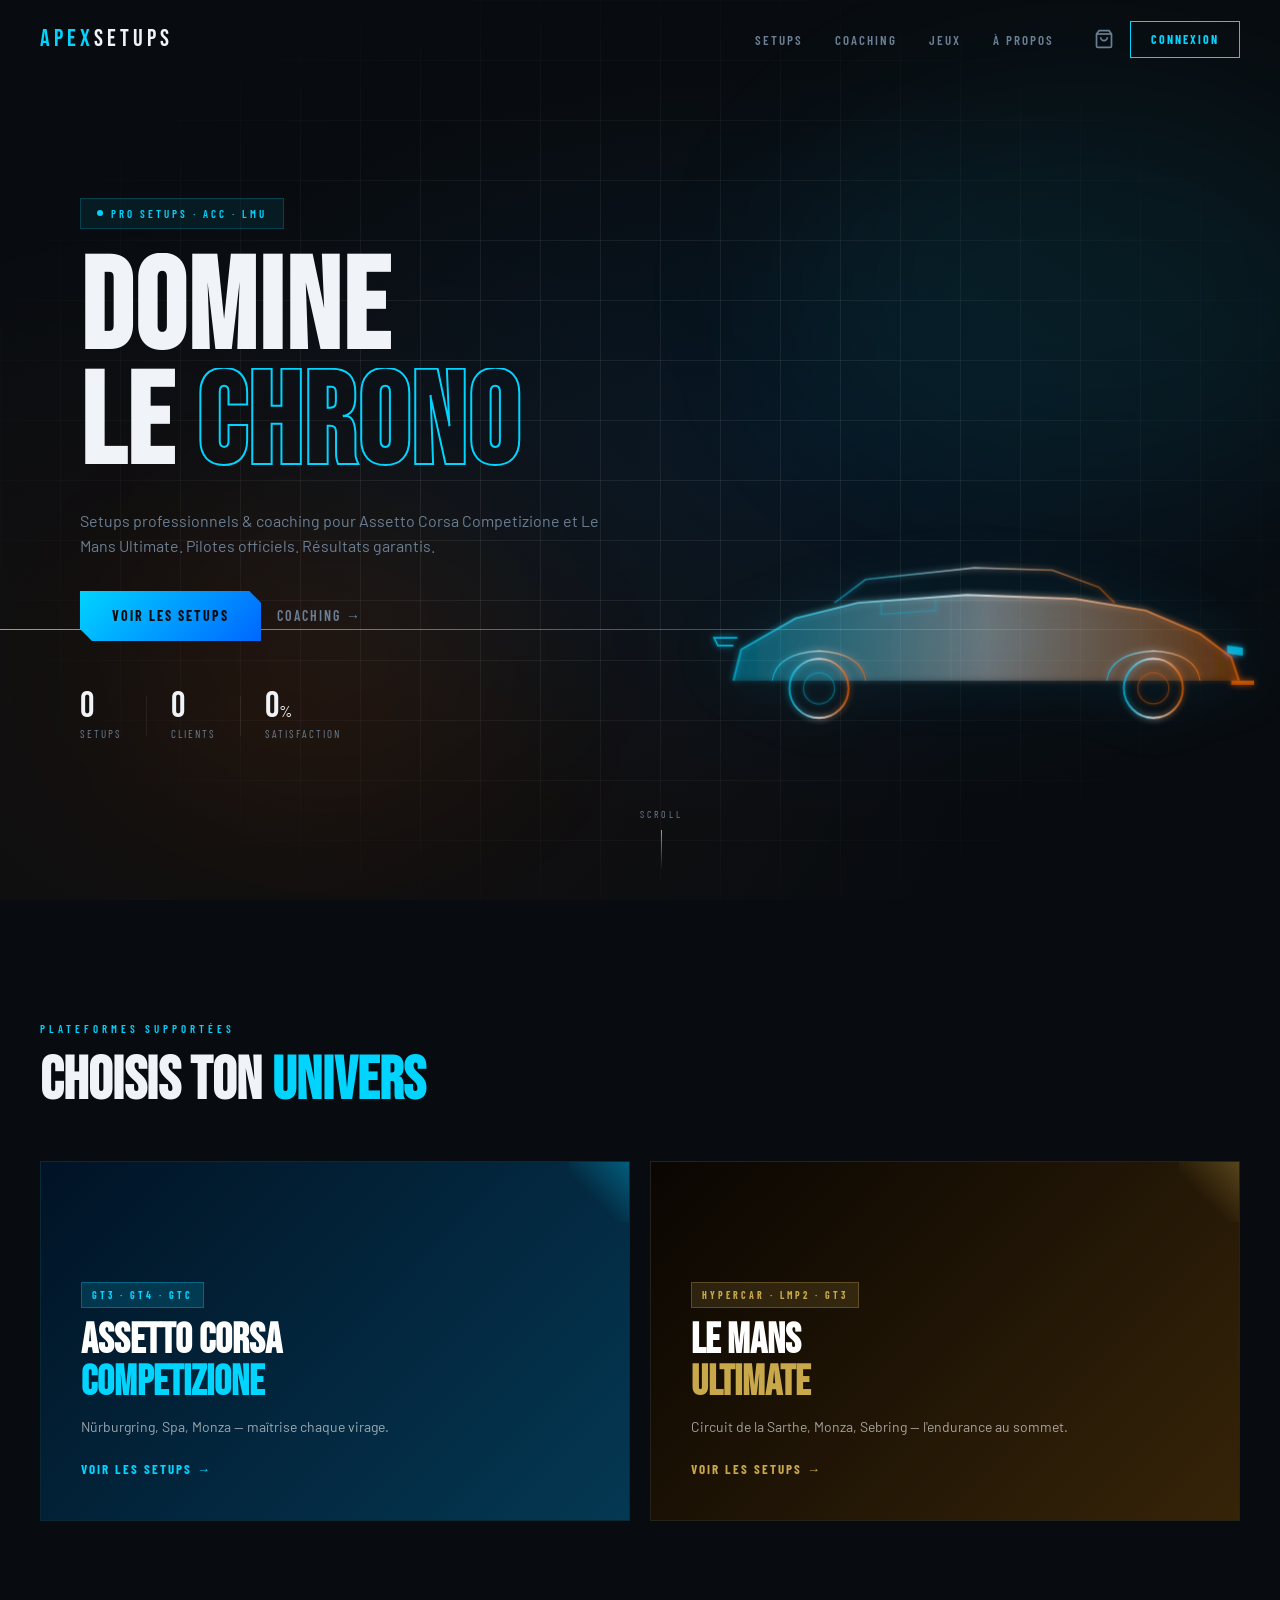
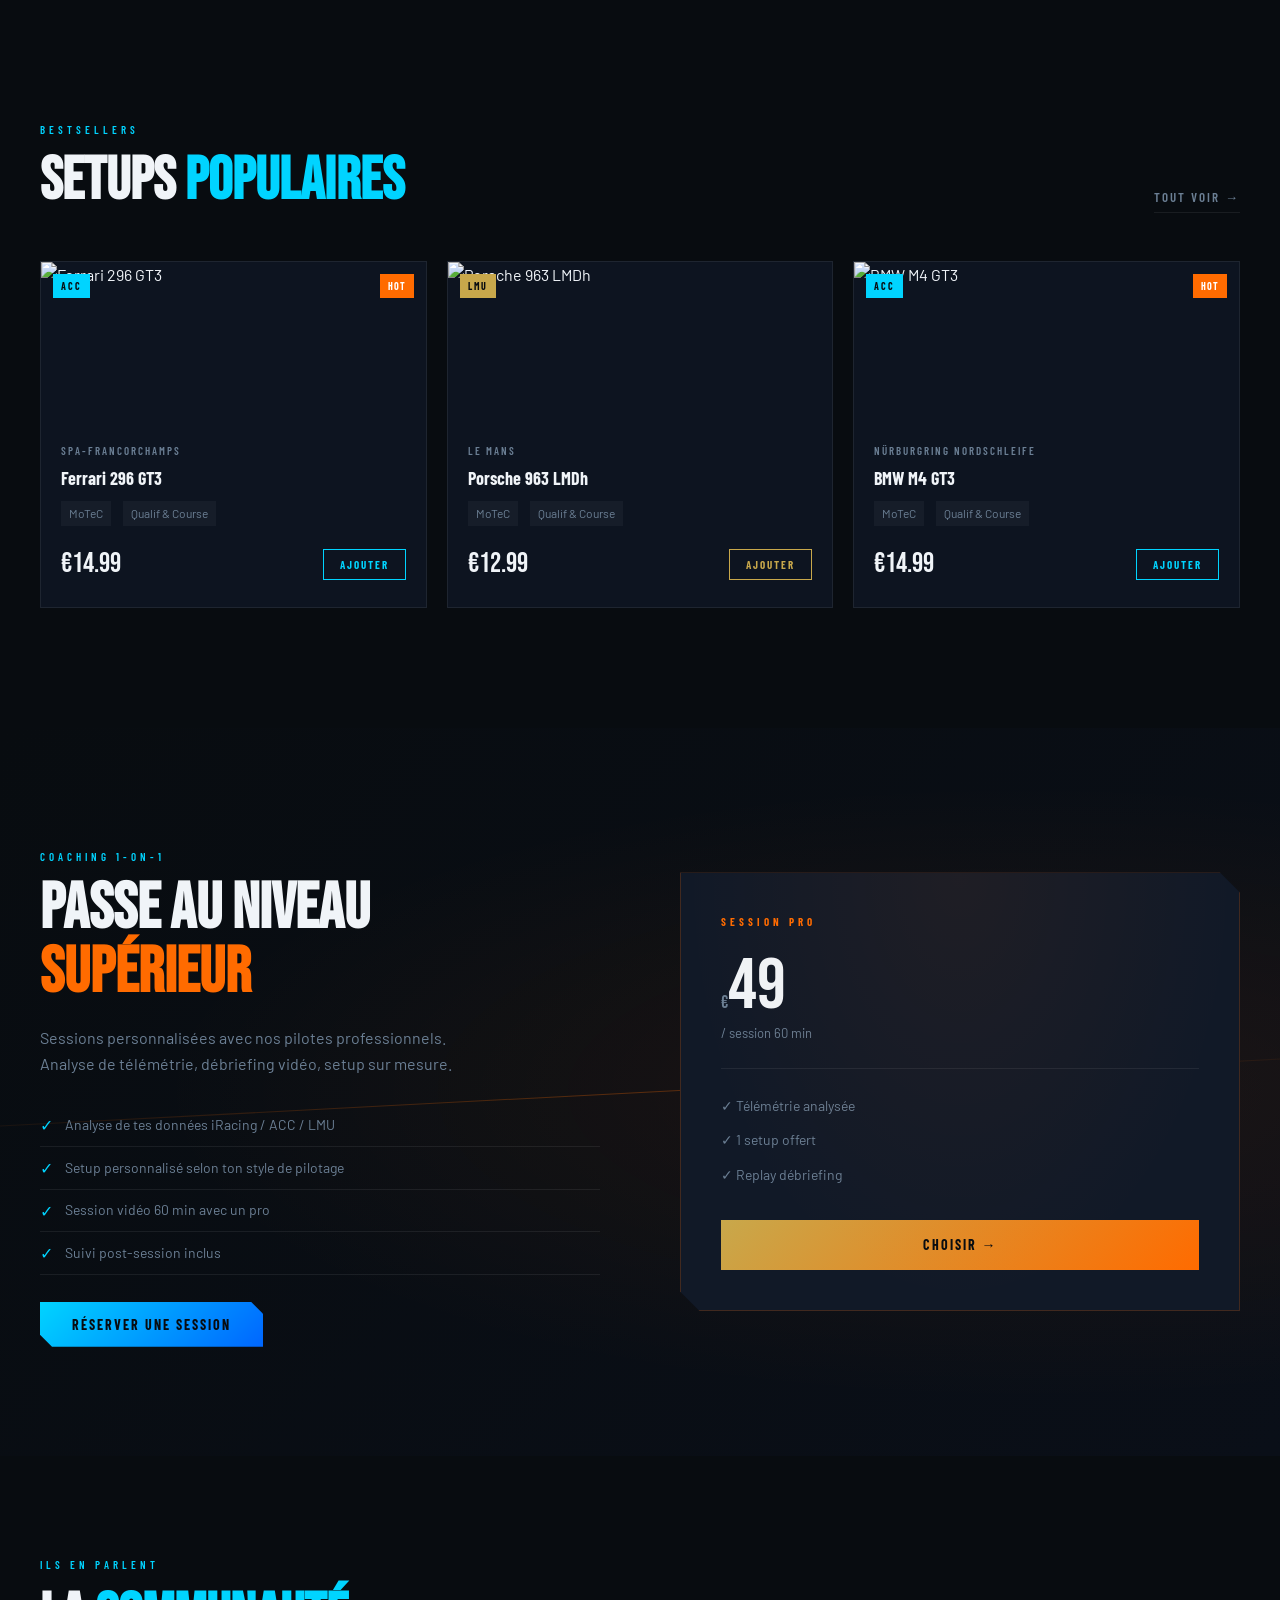
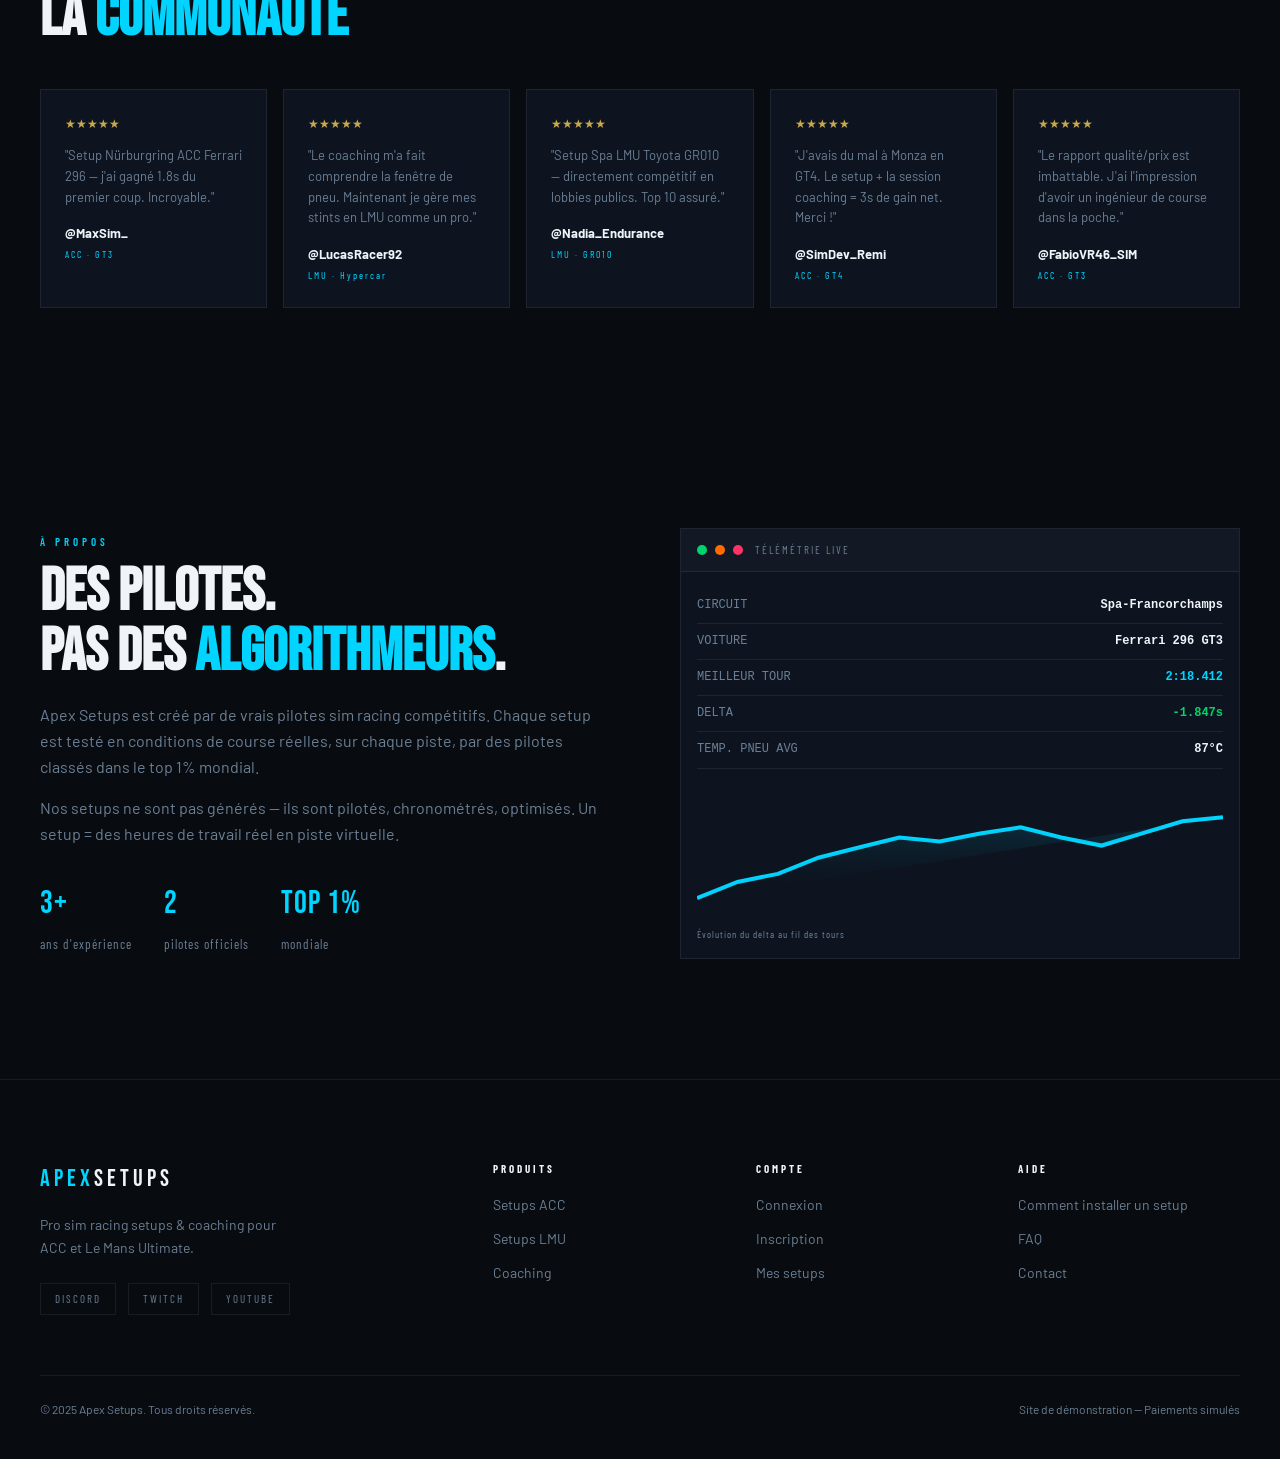
==== index.html @ eda63ba9 "site vitrine complet" ====
<!DOCTYPE html>
<html lang="fr">
<head>
  <meta charset="UTF-8">
  <meta name="viewport" content="width=device-width, initial-scale=1.0">
  <title>APEX SETUPS — Pro Sim Racing</title>
  <link rel="preconnect" href="https://fonts.googleapis.com">
  <link href="https://fonts.googleapis.com/css2?family=Bebas+Neue&family=Barlow:ital,wght@0,300;0,400;0,600;0,700;0,900;1,300&family=Barlow+Condensed:wght@400;600;700;900&display=swap" rel="stylesheet">
  <link rel="stylesheet" href="css/main.css">
</head>
<body>

<!-- LOADER -->
<div id="loader">
  <div class="loader-bar"></div>
  <div class="loader-text">APEX SETUPS<span class="blink">_</span></div>
</div>

<!-- NAV -->
<nav id="navbar">
  <div class="nav-inner">
    <a href="index.html" class="nav-logo">
      <span class="logo-apex">APEX</span><span class="logo-setups">SETUPS</span>
    </a>
    <ul class="nav-links">
      <li><a href="shop.html">SETUPS</a></li>
      <li><a href="coaching.html">COACHING</a></li>
      <li><a href="index.html#games">JEUX</a></li>
      <li><a href="index.html#about">À PROPOS</a></li>
    </ul>
    <div class="nav-actions">
      <a href="cart.html" class="cart-btn"><svg width="20" height="20" viewBox="0 0 24 24" fill="none" stroke="currentColor" stroke-width="2"><path d="M6 2L3 6v14a2 2 0 002 2h14a2 2 0 002-2V6l-3-4z"/><line x1="3" y1="6" x2="21" y2="6"/><path d="M16 10a4 4 0 01-8 0"/></svg><span class="cart-count" id="cartCount">0</span></a>
      <a href="account.html" class="btn-login" id="navLoginBtn">CONNEXION</a>
    </div>
    <button class="nav-burger" id="navBurger">
      <span></span><span></span><span></span>
    </button>
  </div>
  <div class="nav-mobile" id="navMobile">
    <a href="shop.html">SETUPS</a>
    <a href="coaching.html">COACHING</a>
    <a href="index.html#games">JEUX</a>
    <a href="account.html">MON COMPTE</a>
  </div>
</nav>

<!-- HERO -->
<section id="hero">
  <div class="hero-bg">
    <div class="hero-grid"></div>
    <div class="hero-glow glow-1"></div>
    <div class="hero-glow glow-2"></div>
  </div>

  <!-- Animated race line -->
  <div class="race-line"></div>

  <div class="hero-content">
    <div class="hero-badge">
      <span class="badge-dot"></span>
      PRO SETUPS · ACC · LMU
    </div>
    <h1 class="hero-title">
      <span class="line line-1">DOMINE</span>
      <span class="line line-2">LE <em>CHRONO</em></span>
    </h1>
    <p class="hero-sub">Setups professionnels & coaching pour Assetto Corsa Competizione et Le Mans Ultimate. Pilotes officiels. Résultats garantis.</p>
    <div class="hero-cta">
      <a href="shop.html" class="btn-primary">VOIR LES SETUPS</a>
      <a href="coaching.html" class="btn-ghost">COACHING →</a>
    </div>
    <div class="hero-stats">
      <div class="stat"><span class="stat-num" data-target="340">0</span><span class="stat-label">Setups</span></div>
      <div class="stat-sep"></div>
      <div class="stat"><span class="stat-num" data-target="1200">0</span><span class="stat-label">Clients</span></div>
      <div class="stat-sep"></div>
      <div class="stat"><span class="stat-num" data-target="98">0</span>%<span class="stat-label">Satisfaction</span></div>
    </div>
  </div>

  <!-- Car silhouette (SVG) -->
  <div class="hero-car">
    <svg viewBox="0 0 900 300" xmlns="http://www.w3.org/2000/svg" class="car-svg">
      <defs>
        <linearGradient id="carGrad" x1="0%" y1="0%" x2="100%" y2="0%">
          <stop offset="0%" style="stop-color:#00d4ff;stop-opacity:0.8"/>
          <stop offset="50%" style="stop-color:#ffffff;stop-opacity:0.9"/>
          <stop offset="100%" style="stop-color:#ff6b00;stop-opacity:0.8"/>
        </linearGradient>
        <filter id="glow">
          <feGaussianBlur stdDeviation="4" result="coloredBlur"/>
          <feMerge><feMergeNode in="coloredBlur"/><feMergeNode in="SourceGraphic"/></feMerge>
        </filter>
      </defs>
      <!-- GT3 Car silhouette -->
      <g filter="url(#glow)" opacity="0.85">
        <!-- Body -->
        <path d="M120,200 L130,160 L200,120 L280,100 L420,90 L560,95 L650,110 L720,140 L760,170 L770,200 Z" fill="url(#carGrad)" opacity="0.3"/>
        <path d="M120,200 L130,160 L200,120 L280,100 L420,90 L560,95 L650,110 L720,140 L760,170 L770,200" fill="none" stroke="url(#carGrad)" stroke-width="2.5"/>
        <!-- Roof -->
        <path d="M250,100 L290,70 L430,55 L530,58 L590,80 L610,100" fill="none" stroke="url(#carGrad)" stroke-width="2" opacity="0.7"/>
        <!-- Front splitter -->
        <path d="M760,200 L790,200 L790,205 L760,205 Z" fill="#ff6b00" opacity="0.8"/>
        <!-- Rear wing -->
        <path d="M120,155 L100,155 L95,145 L125,145" fill="none" stroke="#00d4ff" stroke-width="2"/>
        <!-- Wheels -->
        <circle cx="230" cy="210" r="38" fill="none" stroke="url(#carGrad)" stroke-width="2.5"/>
        <circle cx="230" cy="210" r="20" fill="none" stroke="#00d4ff" stroke-width="1.5" opacity="0.5"/>
        <circle cx="660" cy="210" r="38" fill="none" stroke="url(#carGrad)" stroke-width="2.5"/>
        <circle cx="660" cy="210" r="20" fill="none" stroke="#ff6b00" stroke-width="1.5" opacity="0.5"/>
        <!-- Wheel arches -->
        <path d="M170,200 Q175,165 230,162 Q285,165 290,200" fill="none" stroke="url(#carGrad)" stroke-width="1.5"/>
        <path d="M600,200 Q605,165 660,162 Q715,165 720,200" fill="none" stroke="url(#carGrad)" stroke-width="1.5"/>
        <!-- Details -->
        <line x1="400" y1="90" x2="400" y2="200" stroke="#ffffff" stroke-width="0.5" opacity="0.2"/>
        <path d="M310,100 L310,115 L380,110 L380,95" fill="none" stroke="#00d4ff" stroke-width="1" opacity="0.6"/>
        <!-- Headlights -->
        <path d="M755,155 L775,158 L775,168 L755,165 Z" fill="#00d4ff" opacity="0.9"/>
        <!-- Ground effect line -->
        <line x1="90" y1="220" x2="800" y2="220" stroke="url(#carGrad)" stroke-width="1" opacity="0.3"/>
      </g>
    </svg>
  </div>

  <div class="scroll-indicator">
    <span>SCROLL</span>
    <div class="scroll-line"></div>
  </div>
</section>

<!-- GAMES SECTION -->
<section id="games" class="section-games">
  <div class="container">
    <div class="section-label">PLATEFORMES SUPPORTÉES</div>
    <h2 class="section-title">Choisis ton <span class="text-accent">univers</span></h2>
    <div class="games-grid">
      <div class="game-card game-acc" data-href="shop.html?game=acc">
        <div class="game-bg"></div>
        <div class="game-content">
          <div class="game-tag">GT3 · GT4 · GTC</div>
          <h3>ASSETTO CORSA<br><strong>COMPETIZIONE</strong></h3>
          <p>Nürburgring, Spa, Monza — maîtrise chaque virage.</p>
          <span class="game-cta">VOIR LES SETUPS →</span>
        </div>
        <div class="game-corner"></div>
      </div>
      <div class="game-card game-lmu" data-href="shop.html?game=lmu">
        <div class="game-bg"></div>
        <div class="game-content">
          <div class="game-tag">HYPERCAR · LMP2 · GT3</div>
          <h3>LE MANS<br><strong>ULTIMATE</strong></h3>
          <p>Circuit de la Sarthe, Monza, Sebring — l'endurance au sommet.</p>
          <span class="game-cta">VOIR LES SETUPS →</span>
        </div>
        <div class="game-corner"></div>
      </div>
    </div>
  </div>
</section>

<!-- FEATURED SETUPS -->
<section id="featured" class="section-featured">
  <div class="container">
    <div class="section-header">
      <div>
        <div class="section-label">BESTSELLERS</div>
        <h2 class="section-title">Setups <span class="text-accent">populaires</span></h2>
      </div>
      <a href="shop.html" class="btn-ghost-sm">TOUT VOIR →</a>
    </div>
    <div class="setups-grid" id="featuredSetups">
      <!-- Injected by JS -->
    </div>
  </div>
</section>

<!-- COACHING BANNER -->
<section id="coaching-banner" class="section-coaching">
  <div class="coaching-bg">
    <div class="coaching-track"></div>
  </div>
  <div class="container">
    <div class="coaching-content">
      <div class="coaching-text">
        <div class="section-label">COACHING 1-ON-1</div>
        <h2>Passe au niveau<br><em>supérieur</em></h2>
        <p>Sessions personnalisées avec nos pilotes professionnels. Analyse de télémétrie, débriefing vidéo, setup sur mesure.</p>
        <ul class="coaching-list">
          <li><span class="check">✓</span> Analyse de tes données iRacing / ACC / LMU</li>
          <li><span class="check">✓</span> Setup personnalisé selon ton style de pilotage</li>
          <li><span class="check">✓</span> Session vidéo 60 min avec un pro</li>
          <li><span class="check">✓</span> Suivi post-session inclus</li>
        </ul>
        <a href="coaching.html" class="btn-primary">RÉSERVER UNE SESSION</a>
      </div>
      <div class="coaching-visual">
        <div class="coaching-card">
          <div class="cc-header">SESSION PRO</div>
          <div class="cc-price">€<span class="cc-big">49</span></div>
          <div class="cc-sub">/ session 60 min</div>
          <div class="cc-divider"></div>
          <div class="cc-feature">✓ Télémétrie analysée</div>
          <div class="cc-feature">✓ 1 setup offert</div>
          <div class="cc-feature">✓ Replay débriefing</div>
          <a href="coaching.html" class="cc-btn">CHOISIR →</a>
        </div>
      </div>
    </div>
  </div>
</section>

<!-- TESTIMONIALS -->
<section class="section-testimonials">
  <div class="container">
    <div class="section-label">ILS EN PARLENT</div>
    <h2 class="section-title">La <span class="text-accent">communauté</span></h2>
    <div class="testimonials-track" id="testimonialsTrack">
      <div class="testimonial-card">
        <div class="tc-stars">★★★★★</div>
        <p>"Setup Nürburgring ACC Ferrari 296 — j'ai gagné 1.8s du premier coup. Incroyable."</p>
        <div class="tc-author"><span class="tc-name">@MaxSim_</span><span class="tc-game">ACC · GT3</span></div>
      </div>
      <div class="testimonial-card">
        <div class="tc-stars">★★★★★</div>
        <p>"Le coaching m'a fait comprendre la fenêtre de pneu. Maintenant je gère mes stints en LMU comme un pro."</p>
        <div class="tc-author"><span class="tc-name">@LucasRacer92</span><span class="tc-game">LMU · Hypercar</span></div>
      </div>
      <div class="testimonial-card">
        <div class="tc-stars">★★★★★</div>
        <p>"Setup Spa LMU Toyota GR010 — directement compétitif en lobbies publics. Top 10 assuré."</p>
        <div class="tc-author"><span class="tc-name">@Nadia_Endurance</span><span class="tc-game">LMU · GR010</span></div>
      </div>
      <div class="testimonial-card">
        <div class="tc-stars">★★★★★</div>
        <p>"J'avais du mal à Monza en GT4. Le setup + la session coaching = 3s de gain net. Merci !"</p>
        <div class="tc-author"><span class="tc-name">@SimDev_Remi</span><span class="tc-game">ACC · GT4</span></div>
      </div>
      <div class="testimonial-card">
        <div class="tc-stars">★★★★★</div>
        <p>"Le rapport qualité/prix est imbattable. J'ai l'impression d'avoir un ingénieur de course dans la poche."</p>
        <div class="tc-author"><span class="tc-name">@FabioVR46_SIM</span><span class="tc-game">ACC · GT3</span></div>
      </div>
    </div>
  </div>
</section>

<!-- ABOUT -->
<section id="about" class="section-about">
  <div class="container">
    <div class="about-grid">
      <div class="about-text">
        <div class="section-label">À PROPOS</div>
        <h2>Des pilotes.<br>Pas des <em>algorithmeurs</em>.</h2>
        <p>Apex Setups est créé par de vrais pilotes sim racing compétitifs. Chaque setup est testé en conditions de course réelles, sur chaque piste, par des pilotes classés dans le top 1% mondial.</p>
        <p>Nos setups ne sont pas générés — ils sont pilotés, chronométrés, optimisés. Un setup = des heures de travail réel en piste virtuelle.</p>
        <div class="about-nums">
          <div class="an"><span>3+</span>ans d'expérience</div>
          <div class="an"><span>2</span>pilotes officiels</div>
          <div class="an"><span>Top 1%</span>mondiale</div>
        </div>
      </div>
      <div class="about-visual">
        <div class="telemetry-widget">
          <div class="tw-header">
            <span class="tw-dot green"></span>
            <span class="tw-dot orange"></span>
            <span class="tw-dot red"></span>
            <span class="tw-title">TÉLÉMÉTRIE LIVE</span>
          </div>
          <div class="tw-data">
            <div class="tw-row"><span>CIRCUIT</span><span class="tw-val">Spa-Francorchamps</span></div>
            <div class="tw-row"><span>VOITURE</span><span class="tw-val">Ferrari 296 GT3</span></div>
            <div class="tw-row"><span>MEILLEUR TOUR</span><span class="tw-val acc-color">2:18.412</span></div>
            <div class="tw-row"><span>DELTA</span><span class="tw-val green-text">-1.847s</span></div>
            <div class="tw-row"><span>TEMP. PNEU AVG</span><span class="tw-val">87°C</span></div>
          </div>
          <div class="tw-graph">
            <svg viewBox="0 0 260 60" xmlns="http://www.w3.org/2000/svg">
              <polyline points="0,50 20,42 40,38 60,30 80,25 100,20 120,22 140,18 160,15 180,20 200,24 220,18 240,12 260,10"
                fill="none" stroke="#00d4ff" stroke-width="2"/>
              <polyline points="0,50 20,42 40,38 60,30 80,25 100,20 120,22 140,18 160,15 180,20 200,24 220,18 240,12 260,10"
                fill="url(#areaFill)" stroke="none" opacity="0.15"/>
              <defs>
                <linearGradient id="areaFill" x1="0" y1="0" x2="0" y2="1">
                  <stop offset="0%" stop-color="#00d4ff"/>
                  <stop offset="100%" stop-color="transparent"/>
                </linearGradient>
              </defs>
            </svg>
          </div>
          <div class="tw-label">Évolution du delta au fil des tours</div>
        </div>
      </div>
    </div>
  </div>
</section>

<!-- FOOTER -->
<footer class="footer">
  <div class="container">
    <div class="footer-top">
      <div class="footer-brand">
        <div class="nav-logo"><span class="logo-apex">APEX</span><span class="logo-setups">SETUPS</span></div>
        <p>Pro sim racing setups & coaching pour ACC et Le Mans Ultimate.</p>
        <div class="footer-social">
          <a href="#" class="social-btn">DISCORD</a>
          <a href="#" class="social-btn">TWITCH</a>
          <a href="#" class="social-btn">YOUTUBE</a>
        </div>
      </div>
      <div class="footer-links">
        <div class="fl-col">
          <div class="fl-title">PRODUITS</div>
          <a href="shop.html?game=acc">Setups ACC</a>
          <a href="shop.html?game=lmu">Setups LMU</a>
          <a href="coaching.html">Coaching</a>
        </div>
        <div class="fl-col">
          <div class="fl-title">COMPTE</div>
          <a href="account.html">Connexion</a>
          <a href="account.html#register">Inscription</a>
          <a href="account.html#downloads">Mes setups</a>
        </div>
        <div class="fl-col">
          <div class="fl-title">AIDE</div>
          <a href="#">Comment installer un setup</a>
          <a href="#">FAQ</a>
          <a href="#">Contact</a>
        </div>
      </div>
    </div>
    <div class="footer-bottom">
      <span>© 2025 Apex Setups. Tous droits réservés.</span>
      <span>Site de démonstration — Paiements simulés</span>
    </div>
  </div>
</footer>

<script src="js/data.js"></script>
<script src="js/main.js"></script>
</body>
</html>
---- css/main.css ----
/* ==========================================
   APEX SETUPS — Main CSS
   Color palette: ACC #00D4FF (cyan) + #FF6B00 (orange) 
   LMU #C8A84B (gold) + #1A3A5C (deep blue)
   ========================================== */

   :root {
    --acc-cyan: #00d4ff;
    --acc-orange: #ff6b00;
    --lmu-gold: #c8a84b;
    --lmu-blue: #1a3a5c;
    --bg-dark: #080c10;
    --bg-card: #0d1420;
    --bg-card2: #111927;
    --border: rgba(255,255,255,0.07);
    --text-primary: #f0f4f8;
    --text-muted: #6b7f94;
    --text-accent: #00d4ff;
    --gradient-acc: linear-gradient(135deg, #00d4ff, #0066ff);
    --gradient-lmu: linear-gradient(135deg, #c8a84b, #ff6b00);
    --font-display: 'Bebas Neue', sans-serif;
    --font-body: 'Barlow', sans-serif;
    --font-cond: 'Barlow Condensed', sans-serif;
  }
  
  *, *::before, *::after { box-sizing: border-box; margin: 0; padding: 0; }
  
  html { scroll-behavior: smooth; }
  
  body {
    background: var(--bg-dark);
    color: var(--text-primary);
    font-family: var(--font-body);
    font-size: 16px;
    line-height: 1.6;
    overflow-x: hidden;
  }
  
  /* ---- LOADER ---- */
  #loader {
    position: fixed; inset: 0;
    background: var(--bg-dark);
    z-index: 9999;
    display: flex;
    flex-direction: column;
    align-items: center;
    justify-content: center;
    transition: opacity 0.6s ease, transform 0.6s ease;
  }
  #loader.hidden { opacity: 0; pointer-events: none; transform: translateY(-20px); }
  .loader-bar {
    width: 200px; height: 2px;
    background: var(--border);
    position: relative;
    margin-bottom: 20px;
    overflow: hidden;
  }
  .loader-bar::after {
    content: '';
    position: absolute;
    top: 0; left: -100%;
    width: 100%; height: 100%;
    background: var(--gradient-acc);
    animation: loadBar 1.5s ease forwards;
  }
  @keyframes loadBar { to { left: 100%; } }
  .loader-text {
    font-family: var(--font-display);
    font-size: 28px;
    letter-spacing: 8px;
    color: var(--text-primary);
  }
  .blink { animation: blink 0.8s step-end infinite; color: var(--acc-cyan); }
  @keyframes blink { 50% { opacity: 0; } }
  
  /* ---- NAV ---- */
  #navbar {
    position: fixed; top: 0; left: 0; right: 0;
    z-index: 1000;
    padding: 0;
    transition: all 0.3s ease;
  }
  #navbar.scrolled {
    background: rgba(8, 12, 16, 0.92);
    backdrop-filter: blur(20px);
    border-bottom: 1px solid var(--border);
  }
  .nav-inner {
    max-width: 1280px;
    margin: 0 auto;
    padding: 20px 40px;
    display: flex;
    align-items: center;
    gap: 40px;
  }
  .nav-logo {
    text-decoration: none;
    font-family: var(--font-display);
    font-size: 24px;
    letter-spacing: 4px;
    flex-shrink: 0;
  }
  .logo-apex { color: var(--acc-cyan); }
  .logo-setups { color: var(--text-primary); }
  .nav-links {
    list-style: none;
    display: flex;
    gap: 32px;
    margin-left: auto;
  }
  .nav-links a {
    text-decoration: none;
    color: var(--text-muted);
    font-family: var(--font-cond);
    font-weight: 600;
    font-size: 13px;
    letter-spacing: 2px;
    transition: color 0.2s;
  }
  .nav-links a:hover { color: var(--text-primary); }
  .nav-actions { display: flex; align-items: center; gap: 16px; }
  .cart-btn {
    position: relative;
    color: var(--text-muted);
    transition: color 0.2s;
    display: flex;
  }
  .cart-btn:hover { color: var(--acc-cyan); }
  .cart-count {
    position: absolute;
    top: -6px; right: -8px;
    background: var(--acc-orange);
    color: #fff;
    font-size: 10px;
    font-weight: 700;
    width: 16px; height: 16px;
    border-radius: 50%;
    display: flex; align-items: center; justify-content: center;
    display: none;
  }
  .cart-count.show { display: flex; }
  .btn-login {
    text-decoration: none;
    background: transparent;
    border: 1px solid var(--acc-cyan);
    color: var(--acc-cyan);
    padding: 8px 20px;
    font-family: var(--font-cond);
    font-weight: 700;
    font-size: 12px;
    letter-spacing: 2px;
    transition: all 0.2s;
    cursor: pointer;
  }
  .btn-login:hover {
    background: var(--acc-cyan);
    color: var(--bg-dark);
  }
  .nav-burger {
    display: none;
    flex-direction: column;
    gap: 5px;
    background: none;
    border: none;
    cursor: pointer;
    padding: 4px;
    margin-left: auto;
  }
  .nav-burger span {
    display: block;
    width: 24px; height: 2px;
    background: var(--text-primary);
    transition: all 0.3s;
  }
  .nav-mobile {
    display: none;
    flex-direction: column;
    background: rgba(8,12,16,0.97);
    padding: 20px 40px;
    border-top: 1px solid var(--border);
  }
  .nav-mobile a {
    text-decoration: none;
    color: var(--text-primary);
    font-family: var(--font-cond);
    font-weight: 700;
    font-size: 18px;
    letter-spacing: 3px;
    padding: 12px 0;
    border-bottom: 1px solid var(--border);
  }
  .nav-mobile.open { display: flex; }
  
  /* ---- HERO ---- */
  #hero {
    position: relative;
    min-height: 100vh;
    display: flex;
    align-items: center;
    overflow: hidden;
    padding: 100px 40px 60px;
  }
  .hero-bg {
    position: absolute; inset: 0;
    background: radial-gradient(ellipse at 60% 50%, rgba(0,100,180,0.12) 0%, transparent 60%),
                radial-gradient(ellipse at 20% 80%, rgba(255,107,0,0.06) 0%, transparent 50%);
  }
  .hero-grid {
    position: absolute; inset: 0;
    background-image: 
      linear-gradient(var(--border) 1px, transparent 1px),
      linear-gradient(90deg, var(--border) 1px, transparent 1px);
    background-size: 60px 60px;
    mask-image: radial-gradient(ellipse at center, black 30%, transparent 80%);
    animation: gridDrift 20s linear infinite;
  }
  @keyframes gridDrift { from { background-position: 0 0; } to { background-position: 60px 60px; } }
  .hero-glow {
    position: absolute;
    border-radius: 50%;
    filter: blur(80px);
    pointer-events: none;
  }
  .glow-1 {
    width: 600px; height: 400px;
    top: 10%; right: -100px;
    background: rgba(0, 212, 255, 0.06);
    animation: glowPulse 6s ease-in-out infinite;
  }
  .glow-2 {
    width: 400px; height: 300px;
    bottom: 10%; left: 10%;
    background: rgba(255, 107, 0, 0.05);
    animation: glowPulse 8s ease-in-out infinite reverse;
  }
  @keyframes glowPulse { 0%,100% { opacity: 0.6; transform: scale(1); } 50% { opacity: 1; transform: scale(1.1); } }
  
  .race-line {
    position: absolute;
    bottom: 30%;
    left: -100%;
    right: 0;
    height: 1px;
    background: linear-gradient(90deg, transparent, var(--acc-cyan), transparent);
    animation: raceLine 4s linear infinite;
  }
  @keyframes raceLine { to { left: 100%; } }
  
  .hero-content {
    position: relative;
    z-index: 2;
    max-width: 700px;
    margin-left: calc((100vw - 1280px) / 2 + 40px);
  }
  .hero-badge {
    display: inline-flex;
    align-items: center;
    gap: 8px;
    background: rgba(0,212,255,0.08);
    border: 1px solid rgba(0,212,255,0.2);
    padding: 6px 16px;
    font-family: var(--font-cond);
    font-size: 11px;
    font-weight: 600;
    letter-spacing: 3px;
    color: var(--acc-cyan);
    margin-bottom: 24px;
    opacity: 0;
    transform: translateY(20px);
    animation: fadeUp 0.8s 1.8s ease forwards;
  }
  .badge-dot {
    width: 6px; height: 6px;
    background: var(--acc-cyan);
    border-radius: 50%;
    animation: blink 1.2s step-end infinite;
  }
  .hero-title {
    font-family: var(--font-display);
    font-size: clamp(72px, 10vw, 130px);
    line-height: 0.9;
    letter-spacing: 2px;
    margin-bottom: 24px;
  }
  .hero-title .line { display: block; overflow: hidden; }
  .hero-title .line-1 {
    color: var(--text-primary);
    opacity: 0;
    transform: translateY(100%);
    animation: slideUp 0.8s 2s cubic-bezier(0.16,1,0.3,1) forwards;
  }
  .hero-title .line-2 {
    color: var(--text-primary);
    opacity: 0;
    transform: translateY(100%);
    animation: slideUp 0.8s 2.2s cubic-bezier(0.16,1,0.3,1) forwards;
  }
  .hero-title em {
    font-style: normal;
    color: var(--acc-cyan);
    -webkit-text-fill-color: transparent;
    -webkit-text-stroke: 2px var(--acc-cyan);
  }
  @keyframes slideUp { to { opacity: 1; transform: translateY(0); } }
  @keyframes fadeUp { to { opacity: 1; transform: translateY(0); } }
  
  .hero-sub {
    color: var(--text-muted);
    font-size: 16px;
    max-width: 520px;
    margin-bottom: 32px;
    opacity: 0;
    animation: fadeUp 0.8s 2.4s ease forwards;
  }
  .hero-cta {
    display: flex;
    gap: 16px;
    align-items: center;
    margin-bottom: 48px;
    opacity: 0;
    animation: fadeUp 0.8s 2.6s ease forwards;
  }
  .btn-primary {
    background: var(--gradient-acc);
    color: var(--bg-dark);
    text-decoration: none;
    padding: 14px 32px;
    font-family: var(--font-cond);
    font-weight: 700;
    font-size: 14px;
    letter-spacing: 2px;
    transition: all 0.3s;
    clip-path: polygon(0 0, calc(100% - 12px) 0, 100% 12px, 100% 100%, 12px 100%, 0 calc(100% - 12px));
  }
  .btn-primary:hover { transform: translateY(-2px); box-shadow: 0 12px 40px rgba(0,212,255,0.3); }
  .btn-ghost {
    color: var(--text-muted);
    text-decoration: none;
    font-family: var(--font-cond);
    font-weight: 600;
    font-size: 14px;
    letter-spacing: 2px;
    transition: color 0.2s;
  }
  .btn-ghost:hover { color: var(--text-primary); }
  
  .hero-stats {
    display: flex;
    align-items: center;
    gap: 24px;
    opacity: 0;
    animation: fadeUp 0.8s 2.8s ease forwards;
  }
  .stat { text-align: left; }
  .stat-num {
    font-family: var(--font-display);
    font-size: 36px;
    color: var(--text-primary);
    line-height: 1;
  }
  .stat-label {
    display: block;
    font-family: var(--font-cond);
    font-size: 11px;
    letter-spacing: 2px;
    color: var(--text-muted);
    text-transform: uppercase;
  }
  .stat-sep {
    width: 1px; height: 40px;
    background: var(--border);
  }
  
  .hero-car {
    position: absolute;
    right: -60px;
    bottom: 15%;
    width: 55%;
    max-width: 700px;
    opacity: 0;
    transform: translateX(100px);
    animation: carSlide 1.2s 1s cubic-bezier(0.16,1,0.3,1) forwards;
  }
  @keyframes carSlide { to { opacity: 1; transform: translateX(0); } }
  .car-svg { width: 100%; filter: drop-shadow(0 0 30px rgba(0,212,255,0.2)); }
  
  .scroll-indicator {
    position: absolute;
    bottom: 30px;
    left: 50%;
    transform: translateX(-50%);
    display: flex;
    flex-direction: column;
    align-items: center;
    gap: 8px;
    font-family: var(--font-cond);
    font-size: 10px;
    letter-spacing: 3px;
    color: var(--text-muted);
    opacity: 0;
    animation: fadeUp 1s 3.5s ease forwards;
  }
  .scroll-line {
    width: 1px; height: 40px;
    background: linear-gradient(to bottom, var(--acc-cyan), transparent);
    animation: scrollDrop 2s ease-in-out infinite;
  }
  @keyframes scrollDrop { 0%,100% { transform: scaleY(1); opacity: 1; } 50% { transform: scaleY(0.5); opacity: 0.4; } }
  
  /* ---- CONTAINER ---- */
  .container {
    max-width: 1280px;
    margin: 0 auto;
    padding: 0 40px;
  }
  
  /* ---- SECTIONS GENERAL ---- */
  .section-label {
    font-family: var(--font-cond);
    font-size: 11px;
    font-weight: 600;
    letter-spacing: 4px;
    color: var(--acc-cyan);
    text-transform: uppercase;
    margin-bottom: 12px;
  }
  .section-title {
    font-family: var(--font-display);
    font-size: clamp(36px, 5vw, 60px);
    line-height: 1.05;
    color: var(--text-primary);
  }
  .text-accent { color: var(--acc-cyan); }
  
  /* ---- GAMES SECTION ---- */
  .section-games {
    padding: 120px 0;
  }
  .games-grid {
    display: grid;
    grid-template-columns: 1fr 1fr;
    gap: 20px;
    margin-top: 48px;
  }
  .game-card {
    position: relative;
    height: 360px;
    overflow: hidden;
    cursor: pointer;
    transition: transform 0.4s cubic-bezier(0.16,1,0.3,1);
  }
  .game-card:hover { transform: translateY(-6px); }
  .game-card:hover .game-bg { transform: scale(1.05); }
  
  .game-bg {
    position: absolute; inset: 0;
    transition: transform 0.6s cubic-bezier(0.16,1,0.3,1);
  }
  .game-acc .game-bg {
    background: 
      linear-gradient(135deg, rgba(0,20,40,0.9), rgba(0,100,150,0.5)),
      url('https://images.unsplash.com/photo-1541447270866-f747c8b93ce6?w=800&q=80') center/cover;
  }
  .game-lmu .game-bg {
    background: 
      linear-gradient(135deg, rgba(10,5,0,0.9), rgba(100,60,0,0.5)),
      url('https://images.unsplash.com/photo-1568702846914-96b305d2aaeb?w=800&q=80') center/cover;
  }
  .game-content {
    position: relative;
    z-index: 2;
    padding: 40px;
    height: 100%;
    display: flex;
    flex-direction: column;
    justify-content: flex-end;
  }
  .game-tag {
    display: inline-block;
    font-family: var(--font-cond);
    font-size: 10px;
    font-weight: 700;
    letter-spacing: 3px;
    padding: 4px 10px;
    margin-bottom: 12px;
    align-self: flex-start;
  }
  .game-acc .game-tag {
    background: rgba(0,212,255,0.15);
    border: 1px solid rgba(0,212,255,0.3);
    color: var(--acc-cyan);
  }
  .game-lmu .game-tag {
    background: rgba(200,168,75,0.15);
    border: 1px solid rgba(200,168,75,0.3);
    color: var(--lmu-gold);
  }
  .game-content h3 {
    font-family: var(--font-display);
    font-size: 42px;
    line-height: 1;
    margin-bottom: 12px;
    color: #fff;
  }
  .game-acc h3 strong { color: var(--acc-cyan); }
  .game-lmu h3 strong { color: var(--lmu-gold); }
  .game-content p {
    color: rgba(255,255,255,0.6);
    font-size: 14px;
    margin-bottom: 20px;
  }
  .game-cta {
    font-family: var(--font-cond);
    font-size: 13px;
    font-weight: 700;
    letter-spacing: 2px;
    transition: letter-spacing 0.2s;
  }
  .game-acc .game-cta { color: var(--acc-cyan); }
  .game-lmu .game-cta { color: var(--lmu-gold); }
  .game-card:hover .game-cta { letter-spacing: 3px; }
  
  /* Border corner accent */
  .game-corner {
    position: absolute;
    top: 0; right: 0;
    width: 60px; height: 60px;
  }
  .game-acc .game-corner {
    background: linear-gradient(225deg, rgba(0,212,255,0.3) 0%, transparent 60%);
  }
  .game-lmu .game-corner {
    background: linear-gradient(225deg, rgba(200,168,75,0.3) 0%, transparent 60%);
  }
  
  /* Border outline */
  .game-acc { border: 1px solid rgba(0,212,255,0.15); }
  .game-lmu { border: 1px solid rgba(200,168,75,0.15); }
  .game-acc:hover { border-color: rgba(0,212,255,0.4); }
  .game-lmu:hover { border-color: rgba(200,168,75,0.4); }
  
  /* ---- FEATURED SETUPS ---- */
  .section-featured { padding: 80px 0 120px; }
  .section-header {
    display: flex;
    justify-content: space-between;
    align-items: flex-end;
    margin-bottom: 48px;
  }
  .btn-ghost-sm {
    color: var(--text-muted);
    text-decoration: none;
    font-family: var(--font-cond);
    font-weight: 600;
    font-size: 13px;
    letter-spacing: 2px;
    border-bottom: 1px solid var(--border);
    padding-bottom: 4px;
    transition: color 0.2s, border-color 0.2s;
  }
  .btn-ghost-sm:hover { color: var(--acc-cyan); border-color: var(--acc-cyan); }
  
  .setups-grid {
    display: grid;
    grid-template-columns: repeat(3, 1fr);
    gap: 20px;
  }
  .setup-card {
    background: var(--bg-card);
    border: 1px solid var(--border);
    transition: all 0.3s;
    position: relative;
    overflow: hidden;
    cursor: pointer;
  }
  .setup-card:hover {
    border-color: rgba(0,212,255,0.3);
    transform: translateY(-4px);
    box-shadow: 0 20px 60px rgba(0,0,0,0.3);
  }
  .setup-card.lmu:hover { border-color: rgba(200,168,75,0.3); }
  .setup-card-img {
    height: 160px;
    overflow: hidden;
    position: relative;
  }
  .setup-card-img::before {
    content: '';
    position: absolute;
    inset: 0;
    background: linear-gradient(to bottom, transparent 50%, var(--bg-card));
    z-index: 1;
  }
  .setup-card-img img {
    width: 100%; height: 100%;
    object-fit: cover;
    transition: transform 0.4s;
  }
  .setup-card:hover .setup-card-img img { transform: scale(1.08); }
  .setup-badge {
    position: absolute;
    top: 12px; left: 12px;
    font-family: var(--font-cond);
    font-size: 10px;
    font-weight: 700;
    letter-spacing: 2px;
    padding: 4px 8px;
    z-index: 2;
  }
  .badge-acc { background: var(--acc-cyan); color: var(--bg-dark); }
  .badge-lmu { background: var(--lmu-gold); color: var(--bg-dark); }
  .badge-hot { 
    position: absolute; top: 12px; right: 12px;
    background: var(--acc-orange);
    color: #fff;
    font-family: var(--font-cond);
    font-size: 10px; font-weight: 700;
    letter-spacing: 1px;
    padding: 4px 8px;
    z-index: 2;
  }
  .setup-card-body { padding: 20px; }
  .setup-circuit {
    font-family: var(--font-cond);
    font-size: 11px;
    font-weight: 600;
    letter-spacing: 2px;
    color: var(--text-muted);
    text-transform: uppercase;
    margin-bottom: 4px;
  }
  .setup-car {
    font-family: var(--font-cond);
    font-size: 18px;
    font-weight: 700;
    color: var(--text-primary);
    margin-bottom: 8px;
  }
  .setup-meta {
    display: flex;
    gap: 12px;
    margin-bottom: 16px;
  }
  .setup-meta span {
    font-size: 12px;
    color: var(--text-muted);
    background: rgba(255,255,255,0.04);
    padding: 3px 8px;
  }
  .setup-footer {
    display: flex;
    justify-content: space-between;
    align-items: center;
  }
  .setup-price {
    font-family: var(--font-display);
    font-size: 28px;
    color: var(--text-primary);
  }
  .setup-price span { font-size: 14px; color: var(--text-muted); font-family: var(--font-body); }
  .add-cart-btn {
    background: transparent;
    border: 1px solid var(--acc-cyan);
    color: var(--acc-cyan);
    padding: 8px 16px;
    font-family: var(--font-cond);
    font-size: 11px;
    font-weight: 700;
    letter-spacing: 2px;
    cursor: pointer;
    transition: all 0.2s;
  }
  .add-cart-btn:hover {
    background: var(--acc-cyan);
    color: var(--bg-dark);
  }
  .setup-card.lmu .add-cart-btn {
    border-color: var(--lmu-gold);
    color: var(--lmu-gold);
  }
  .setup-card.lmu .add-cart-btn:hover {
    background: var(--lmu-gold);
    color: var(--bg-dark);
  }
  
  /* ---- COACHING BANNER ---- */
  .section-coaching {
    position: relative;
    padding: 120px 0;
    overflow: hidden;
  }
  .coaching-bg {
    position: absolute; inset: 0;
    background: radial-gradient(ellipse at 80% 50%, rgba(255,107,0,0.08) 0%, transparent 60%),
                linear-gradient(135deg, var(--bg-dark) 0%, #0a0f18 100%);
  }
  .coaching-track {
    position: absolute;
    top: 50%;
    left: -200px; right: -200px;
    height: 1px;
    background: linear-gradient(90deg, transparent, rgba(255,107,0,0.3), transparent);
    transform: rotate(-3deg);
  }
  .coaching-content {
    position: relative;
    display: grid;
    grid-template-columns: 1fr 1fr;
    gap: 80px;
    align-items: center;
  }
  .coaching-text h2 {
    font-family: var(--font-display);
    font-size: clamp(40px, 5vw, 64px);
    line-height: 1;
    margin-bottom: 20px;
  }
  .coaching-text h2 em {
    font-style: normal;
    color: var(--acc-orange);
  }
  .coaching-text p {
    color: var(--text-muted);
    margin-bottom: 28px;
    max-width: 460px;
  }
  .coaching-list {
    list-style: none;
    margin-bottom: 36px;
  }
  .coaching-list li {
    display: flex;
    align-items: center;
    gap: 12px;
    padding: 8px 0;
    border-bottom: 1px solid var(--border);
    font-size: 14px;
    color: var(--text-muted);
  }
  .check {
    color: var(--acc-cyan);
    font-size: 16px;
    flex-shrink: 0;
  }
  
  /* coaching card */
  .coaching-card {
    background: var(--bg-card2);
    border: 1px solid rgba(255,107,0,0.2);
    padding: 40px;
    clip-path: polygon(0 0, calc(100% - 20px) 0, 100% 20px, 100% 100%, 20px 100%, 0 calc(100% - 20px));
    position: relative;
  }
  .coaching-card::before {
    content: '';
    position: absolute;
    inset: 0;
    background: radial-gradient(ellipse at 50% 0%, rgba(255,107,0,0.06), transparent 70%);
    pointer-events: none;
  }
  .cc-header {
    font-family: var(--font-cond);
    font-size: 11px;
    font-weight: 700;
    letter-spacing: 4px;
    color: var(--acc-orange);
    margin-bottom: 20px;
  }
  .cc-price {
    font-family: var(--font-display);
    font-size: 18px;
    color: var(--text-muted);
    margin-bottom: 0;
  }
  .cc-big {
    font-size: 72px;
    color: var(--text-primary);
    line-height: 1;
  }
  .cc-sub {
    font-size: 13px;
    color: var(--text-muted);
    margin-bottom: 24px;
  }
  .cc-divider {
    height: 1px;
    background: var(--border);
    margin: 20px 0;
  }
  .cc-feature {
    font-size: 14px;
    color: var(--text-muted);
    padding: 6px 0;
  }
  .cc-btn {
    display: block;
    text-decoration: none;
    text-align: center;
    margin-top: 28px;
    background: var(--gradient-lmu);
    color: var(--bg-dark);
    padding: 14px;
    font-family: var(--font-cond);
    font-weight: 700;
    font-size: 14px;
    letter-spacing: 2px;
    transition: all 0.3s;
  }
  .cc-btn:hover { transform: translateY(-2px); box-shadow: 0 10px 30px rgba(255,107,0,0.3); }
  
  /* ---- TESTIMONIALS ---- */
  .section-testimonials { padding: 100px 0; }
  .testimonials-track {
    display: grid;
    grid-template-columns: repeat(5, 1fr);
    gap: 16px;
    margin-top: 40px;
  }
  .testimonial-card {
    background: var(--bg-card);
    border: 1px solid var(--border);
    padding: 24px;
    transition: border-color 0.3s;
  }
  .testimonial-card:hover { border-color: rgba(0,212,255,0.2); }
  .tc-stars { color: var(--lmu-gold); font-size: 12px; margin-bottom: 12px; }
  .testimonial-card p {
    font-size: 13px;
    color: var(--text-muted);
    line-height: 1.6;
    margin-bottom: 16px;
  }
  .tc-author { display: flex; flex-direction: column; gap: 2px; }
  .tc-name { font-weight: 700; font-size: 13px; }
  .tc-game {
    font-family: var(--font-cond);
    font-size: 10px;
    letter-spacing: 2px;
    color: var(--acc-cyan);
  }
  
  /* ---- ABOUT ---- */
  .section-about { padding: 120px 0; }
  .about-grid {
    display: grid;
    grid-template-columns: 1fr 1fr;
    gap: 80px;
    align-items: center;
  }
  .about-text h2 {
    font-family: var(--font-display);
    font-size: clamp(40px, 5vw, 60px);
    line-height: 1;
    margin: 12px 0 20px;
  }
  .about-text h2 em { font-style: normal; color: var(--acc-cyan); }
  .about-text p {
    color: var(--text-muted);
    margin-bottom: 16px;
  }
  .about-nums {
    display: flex;
    gap: 32px;
    margin-top: 32px;
  }
  .an { display: flex; flex-direction: column; gap: 4px; }
  .an span {
    font-family: var(--font-display);
    font-size: 32px;
    color: var(--acc-cyan);
  }
  .an { font-size: 13px; color: var(--text-muted); font-family: var(--font-cond); letter-spacing: 1px; }
  
  /* Telemetry widget */
  .telemetry-widget {
    background: var(--bg-card);
    border: 1px solid var(--border);
    padding: 0;
    overflow: hidden;
    font-family: 'Courier New', monospace;
  }
  .tw-header {
    display: flex;
    align-items: center;
    gap: 8px;
    padding: 12px 16px;
    background: rgba(255,255,255,0.02);
    border-bottom: 1px solid var(--border);
    font-family: var(--font-cond);
    font-size: 11px;
    letter-spacing: 2px;
    color: var(--text-muted);
  }
  .tw-dot { width: 10px; height: 10px; border-radius: 50%; }
  .tw-dot.green { background: #00d46a; }
  .tw-dot.orange { background: var(--acc-orange); }
  .tw-dot.red { background: #ff3366; }
  .tw-title { margin-left: 4px; }
  .tw-data { padding: 16px; }
  .tw-row {
    display: flex;
    justify-content: space-between;
    align-items: center;
    padding: 8px 0;
    border-bottom: 1px solid var(--border);
    font-size: 12px;
    color: var(--text-muted);
  }
  .tw-val { color: var(--text-primary); font-weight: 600; }
  .acc-color { color: var(--acc-cyan) !important; }
  .green-text { color: #00d46a !important; }
  .tw-graph { padding: 12px 16px 0; }
  .tw-graph svg { width: 100%; display: block; }
  .tw-label {
    padding: 8px 16px 16px;
    font-size: 10px;
    color: var(--text-muted);
    font-family: var(--font-cond);
    letter-spacing: 1px;
  }
  
  /* ---- FOOTER ---- */
  .footer {
    border-top: 1px solid var(--border);
    padding: 80px 0 40px;
  }
  .footer-top {
    display: grid;
    grid-template-columns: 1fr 2fr;
    gap: 80px;
    margin-bottom: 60px;
  }
  .footer-brand p {
    color: var(--text-muted);
    font-size: 14px;
    margin: 16px 0 24px;
    max-width: 260px;
  }
  .footer-social { display: flex; gap: 12px; }
  .social-btn {
    text-decoration: none;
    border: 1px solid var(--border);
    color: var(--text-muted);
    padding: 6px 14px;
    font-family: var(--font-cond);
    font-size: 11px;
    letter-spacing: 2px;
    transition: all 0.2s;
  }
  .social-btn:hover { border-color: var(--acc-cyan); color: var(--acc-cyan); }
  .footer-links {
    display: grid;
    grid-template-columns: repeat(3, 1fr);
    gap: 40px;
  }
  .fl-col { display: flex; flex-direction: column; gap: 12px; }
  .fl-title {
    font-family: var(--font-cond);
    font-size: 11px;
    font-weight: 700;
    letter-spacing: 3px;
    color: var(--text-primary);
    margin-bottom: 4px;
  }
  .fl-col a {
    text-decoration: none;
    color: var(--text-muted);
    font-size: 14px;
    transition: color 0.2s;
  }
  .fl-col a:hover { color: var(--text-primary); }
  .footer-bottom {
    display: flex;
    justify-content: space-between;
    padding-top: 24px;
    border-top: 1px solid var(--border);
    font-size: 12px;
    color: var(--text-muted);
  }
  
  /* ==========================================
     SHOP PAGE
     ========================================== */
  .page-header {
    padding: 140px 40px 60px;
    background: linear-gradient(to bottom, rgba(0,212,255,0.04), transparent);
    border-bottom: 1px solid var(--border);
  }
  .page-header h1 {
    font-family: var(--font-display);
    font-size: clamp(48px, 6vw, 80px);
  }
  .page-header p { color: var(--text-muted); margin-top: 8px; }
  
  .shop-layout {
    display: grid;
    grid-template-columns: 260px 1fr;
    gap: 40px;
    padding: 60px 40px;
    max-width: 1280px;
    margin: 0 auto;
  }
  .shop-filters {
    position: sticky;
    top: 80px;
    height: fit-content;
  }
  .filter-section { margin-bottom: 32px; }
  .filter-title {
    font-family: var(--font-cond);
    font-size: 11px;
    font-weight: 700;
    letter-spacing: 3px;
    color: var(--text-primary);
    margin-bottom: 16px;
    padding-bottom: 8px;
    border-bottom: 1px solid var(--border);
  }
  .filter-options { display: flex; flex-direction: column; gap: 8px; }
  .filter-btn {
    display: flex;
    align-items: center;
    justify-content: space-between;
    padding: 8px 12px;
    background: transparent;
    border: 1px solid var(--border);
    color: var(--text-muted);
    font-family: var(--font-cond);
    font-size: 13px;
    font-weight: 600;
    letter-spacing: 1px;
    cursor: pointer;
    transition: all 0.2s;
    text-align: left;
  }
  .filter-btn:hover { border-color: var(--acc-cyan); color: var(--text-primary); }
  .filter-btn.active { border-color: var(--acc-cyan); color: var(--acc-cyan); background: rgba(0,212,255,0.05); }
  .filter-count {
    font-size: 10px;
    background: rgba(255,255,255,0.08);
    padding: 2px 6px;
  }
  
  .shop-main {}
  .shop-toolbar {
    display: flex;
    justify-content: space-between;
    align-items: center;
    margin-bottom: 28px;
  }
  .shop-count { color: var(--text-muted); font-size: 14px; }
  .sort-select {
    background: var(--bg-card);
    border: 1px solid var(--border);
    color: var(--text-primary);
    padding: 8px 16px;
    font-family: var(--font-cond);
    font-size: 12px;
    letter-spacing: 1px;
    cursor: pointer;
  }
  .shop-grid {
    display: grid;
    grid-template-columns: repeat(3, 1fr);
    gap: 16px;
  }
  
  /* ==========================================
     COACHING PAGE
     ========================================== */
  .coaching-page-header {
    padding: 140px 40px 80px;
    text-align: center;
    position: relative;
    overflow: hidden;
  }
  .coaching-page-header::before {
    content: '';
    position: absolute; inset: 0;
    background: radial-gradient(ellipse at 50% 100%, rgba(255,107,0,0.06), transparent 60%);
  }
  .coaching-page-header h1 {
    font-family: var(--font-display);
    font-size: clamp(52px, 7vw, 96px);
    position: relative;
  }
  .coaching-packages {
    display: grid;
    grid-template-columns: repeat(3, 1fr);
    gap: 20px;
    padding: 60px 40px 100px;
    max-width: 1100px;
    margin: 0 auto;
  }
  .pkg-card {
    background: var(--bg-card);
    border: 1px solid var(--border);
    padding: 40px 32px;
    position: relative;
    transition: all 0.3s;
  }
  .pkg-card:hover { transform: translateY(-6px); border-color: rgba(0,212,255,0.2); }
  .pkg-card.featured {
    border-color: rgba(0,212,255,0.3);
    background: linear-gradient(135deg, var(--bg-card), rgba(0,212,255,0.03));
  }
  .pkg-card.featured .pkg-badge { display: block; }
  .pkg-badge {
    display: none;
    position: absolute;
    top: -1px; right: 24px;
    background: var(--gradient-acc);
    color: var(--bg-dark);
    font-family: var(--font-cond);
    font-size: 10px;
    font-weight: 700;
    letter-spacing: 2px;
    padding: 4px 12px;
  }
  .pkg-name {
    font-family: var(--font-cond);
    font-size: 11px;
    font-weight: 700;
    letter-spacing: 3px;
    color: var(--text-muted);
    margin-bottom: 20px;
  }
  .pkg-price {
    font-family: var(--font-display);
    font-size: 60px;
    line-height: 1;
    color: var(--text-primary);
    margin-bottom: 4px;
  }
  .pkg-price-sub {
    font-size: 13px;
    color: var(--text-muted);
    margin-bottom: 32px;
  }
  .pkg-features {
    list-style: none;
    margin-bottom: 32px;
  }
  .pkg-features li {
    padding: 10px 0;
    border-bottom: 1px solid var(--border);
    font-size: 14px;
    color: var(--text-muted);
    display: flex;
    align-items: center;
    gap: 8px;
  }
  .pkg-features li::before { content: '→'; color: var(--acc-cyan); }
  .pkg-btn {
    display: block;
    text-align: center;
    text-decoration: none;
    padding: 14px;
    font-family: var(--font-cond);
    font-weight: 700;
    font-size: 13px;
    letter-spacing: 2px;
    transition: all 0.3s;
    cursor: pointer;
  }
  .pkg-btn.outline {
    border: 1px solid var(--border);
    color: var(--text-muted);
    background: transparent;
  }
  .pkg-btn.outline:hover { border-color: var(--acc-cyan); color: var(--acc-cyan); }
  .pkg-btn.filled {
    background: var(--gradient-acc);
    color: var(--bg-dark);
    border: none;
  }
  .pkg-btn.filled:hover { transform: translateY(-2px); box-shadow: 0 10px 30px rgba(0,212,255,0.3); }
  
  /* ==========================================
     CHECKOUT / CART
     ========================================== */
  .checkout-layout {
    display: grid;
    grid-template-columns: 1fr 420px;
    gap: 40px;
    max-width: 1100px;
    margin: 0 auto;
    padding: 60px 40px 100px;
  }
  .checkout-main {}
  .checkout-section { margin-bottom: 40px; }
  .checkout-section-title {
    font-family: var(--font-cond);
    font-size: 13px;
    font-weight: 700;
    letter-spacing: 3px;
    color: var(--text-primary);
    margin-bottom: 20px;
    padding-bottom: 12px;
    border-bottom: 1px solid var(--border);
  }
  .form-grid { display: grid; grid-template-columns: 1fr 1fr; gap: 16px; }
  .form-group { display: flex; flex-direction: column; gap: 6px; }
  .form-group.full { grid-column: 1 / -1; }
  .form-group label {
    font-family: var(--font-cond);
    font-size: 11px;
    font-weight: 600;
    letter-spacing: 2px;
    color: var(--text-muted);
  }
  .form-group input, .form-group select {
    background: var(--bg-card);
    border: 1px solid var(--border);
    color: var(--text-primary);
    padding: 12px 16px;
    font-family: var(--font-body);
    font-size: 14px;
    outline: none;
    transition: border-color 0.2s;
  }
  .form-group input:focus { border-color: var(--acc-cyan); }
  .form-group input::placeholder { color: var(--text-muted); }
  
  /* Payment simulation */
  .payment-card {
    background: linear-gradient(135deg, #1a2a40, #0d1830);
    border: 1px solid rgba(0,212,255,0.15);
    border-radius: 2px;
    padding: 28px;
    margin-bottom: 16px;
  }
  .payment-logos {
    display: flex;
    gap: 8px;
    margin-bottom: 20px;
  }
  .pay-logo {
    padding: 4px 10px;
    background: rgba(255,255,255,0.08);
    font-size: 12px;
    font-weight: 700;
    color: var(--text-muted);
  }
  .pay-logo.active { background: rgba(0,212,255,0.1); color: var(--acc-cyan); }
  .card-number-wrap {
    position: relative;
    margin-bottom: 16px;
  }
  .card-icon {
    position: absolute;
    right: 12px; top: 50%;
    transform: translateY(-50%);
    width: 32px;
  }
  .test-info {
    background: rgba(0,212,255,0.05);
    border: 1px solid rgba(0,212,255,0.15);
    padding: 12px 16px;
    font-size: 12px;
    color: var(--acc-cyan);
    margin-top: 8px;
  }
  .test-info strong { display: block; margin-bottom: 4px; font-family: var(--font-cond); letter-spacing: 1px; }
  
  /* Order summary */
  .order-summary {
    background: var(--bg-card);
    border: 1px solid var(--border);
    padding: 32px;
    position: sticky;
    top: 100px;
    height: fit-content;
  }
  .os-title {
    font-family: var(--font-cond);
    font-size: 13px;
    font-weight: 700;
    letter-spacing: 3px;
    margin-bottom: 24px;
    padding-bottom: 12px;
    border-bottom: 1px solid var(--border);
  }
  .os-items { margin-bottom: 24px; }
  .os-item {
    display: flex;
    justify-content: space-between;
    align-items: center;
    padding: 12px 0;
    border-bottom: 1px solid var(--border);
  }
  .os-item-name { font-size: 13px; }
  .os-item-price { font-family: var(--font-cond); font-weight: 700; }
  .os-totals { margin-bottom: 24px; }
  .os-row {
    display: flex;
    justify-content: space-between;
    padding: 8px 0;
    font-size: 14px;
    color: var(--text-muted);
  }
  .os-total {
    display: flex;
    justify-content: space-between;
    padding: 16px 0;
    border-top: 1px solid var(--border);
    font-family: var(--font-display);
    font-size: 28px;
    color: var(--text-primary);
  }
  .pay-btn {
    width: 100%;
    padding: 16px;
    background: var(--gradient-acc);
    color: var(--bg-dark);
    border: none;
    font-family: var(--font-cond);
    font-weight: 700;
    font-size: 15px;
    letter-spacing: 3px;
    cursor: pointer;
    transition: all 0.3s;
    position: relative;
    overflow: hidden;
  }
  .pay-btn:hover { transform: translateY(-2px); box-shadow: 0 12px 40px rgba(0,212,255,0.3); }
  .pay-btn::after {
    content: '';
    position: absolute;
    inset: 0;
    background: linear-gradient(90deg, transparent 0%, rgba(255,255,255,0.15) 50%, transparent 100%);
    transform: translateX(-100%);
    transition: transform 0.6s;
  }
  .pay-btn:hover::after { transform: translateX(100%); }
  .secure-badge {
    display: flex;
    align-items: center;
    justify-content: center;
    gap: 6px;
    margin-top: 12px;
    font-size: 11px;
    color: var(--text-muted);
  }
  
  /* Success modal */
  .modal-overlay {
    position: fixed; inset: 0;
    background: rgba(0,0,0,0.85);
    backdrop-filter: blur(10px);
    z-index: 2000;
    display: flex;
    align-items: center;
    justify-content: center;
    opacity: 0;
    pointer-events: none;
    transition: opacity 0.3s;
  }
  .modal-overlay.show { opacity: 1; pointer-events: all; }
  .modal {
    background: var(--bg-card);
    border: 1px solid rgba(0,212,255,0.3);
    padding: 60px 48px;
    max-width: 500px;
    width: 90%;
    text-align: center;
    transform: translateY(30px);
    transition: transform 0.3s;
  }
  .modal-overlay.show .modal { transform: translateY(0); }
  .modal-icon { font-size: 48px; margin-bottom: 16px; }
  .modal h2 {
    font-family: var(--font-display);
    font-size: 40px;
    color: var(--acc-cyan);
    margin-bottom: 12px;
  }
  .modal p { color: var(--text-muted); margin-bottom: 28px; }
  .modal-btn {
    display: inline-block;
    text-decoration: none;
    padding: 12px 32px;
    background: var(--gradient-acc);
    color: var(--bg-dark);
    font-family: var(--font-cond);
    font-weight: 700;
    letter-spacing: 2px;
    cursor: pointer;
    border: none;
    transition: all 0.3s;
  }
  
  /* ==========================================
     ACCOUNT / AUTH MODAL
     ========================================== */
  .auth-overlay {
    position: fixed; inset: 0;
    background: rgba(0,0,0,0.9);
    backdrop-filter: blur(16px);
    z-index: 3000;
    display: flex;
    align-items: center;
    justify-content: center;
    opacity: 0;
    pointer-events: none;
    transition: opacity 0.3s;
  }
  .auth-overlay.show { opacity: 1; pointer-events: all; }
  .auth-box {
    background: var(--bg-card);
    border: 1px solid var(--border);
    width: 100%;
    max-width: 440px;
    position: relative;
    transform: translateY(30px) scale(0.97);
    transition: transform 0.4s cubic-bezier(0.16,1,0.3,1);
  }
  .auth-overlay.show .auth-box { transform: translateY(0) scale(1); }
  .auth-header {
    padding: 32px 40px 24px;
    border-bottom: 1px solid var(--border);
    display: flex;
    justify-content: space-between;
    align-items: center;
  }
  .auth-tabs { display: flex; gap: 24px; }
  .auth-tab {
    font-family: var(--font-cond);
    font-size: 14px;
    font-weight: 700;
    letter-spacing: 2px;
    color: var(--text-muted);
    cursor: pointer;
    padding-bottom: 4px;
    border-bottom: 2px solid transparent;
    transition: all 0.2s;
  }
  .auth-tab.active { color: var(--acc-cyan); border-bottom-color: var(--acc-cyan); }
  .auth-close {
    background: none;
    border: none;
    color: var(--text-muted);
    font-size: 20px;
    cursor: pointer;
    transition: color 0.2s;
  }
  .auth-close:hover { color: var(--text-primary); }
  .auth-body { padding: 32px 40px 40px; }
  .auth-form { display: flex; flex-direction: column; gap: 16px; }
  .auth-info {
    background: rgba(0,212,255,0.05);
    border: 1px solid rgba(0,212,255,0.15);
    padding: 12px 16px;
    font-size: 12px;
    color: var(--acc-cyan);
    margin-bottom: 8px;
  }
  .auth-btn {
    width: 100%;
    padding: 14px;
    background: var(--gradient-acc);
    color: var(--bg-dark);
    border: none;
    font-family: var(--font-cond);
    font-weight: 700;
    font-size: 14px;
    letter-spacing: 2px;
    cursor: pointer;
    transition: all 0.3s;
    margin-top: 8px;
  }
  .auth-btn:hover { transform: translateY(-2px); box-shadow: 0 10px 30px rgba(0,212,255,0.3); }
  .auth-error {
    color: #ff3366;
    font-size: 13px;
    display: none;
  }
  .auth-success {
    color: #00d46a;
    font-size: 13px;
    display: none;
  }
  
  /* Account page */
  .account-page {
    max-width: 900px;
    margin: 0 auto;
    padding: 140px 40px 80px;
  }
  .account-welcome {
    margin-bottom: 48px;
  }
  .account-welcome h1 {
    font-family: var(--font-display);
    font-size: 52px;
  }
  .account-welcome span { color: var(--acc-cyan); }
  .account-tabs {
    display: flex;
    gap: 0;
    border-bottom: 1px solid var(--border);
    margin-bottom: 40px;
  }
  .acc-tab {
    padding: 12px 24px;
    font-family: var(--font-cond);
    font-size: 12px;
    font-weight: 700;
    letter-spacing: 2px;
    color: var(--text-muted);
    cursor: pointer;
    border-bottom: 2px solid transparent;
    margin-bottom: -1px;
    transition: all 0.2s;
  }
  .acc-tab.active { color: var(--acc-cyan); border-bottom-color: var(--acc-cyan); }
  .acc-tab-content { display: none; }
  .acc-tab-content.active { display: block; }
  .downloads-grid { display: grid; gap: 12px; }
  .download-item {
    background: var(--bg-card);
    border: 1px solid var(--border);
    padding: 20px 24px;
    display: flex;
    justify-content: space-between;
    align-items: center;
    transition: border-color 0.2s;
  }
  .download-item:hover { border-color: rgba(0,212,255,0.2); }
  .di-info { display: flex; flex-direction: column; gap: 4px; }
  .di-name { font-weight: 600; font-size: 15px; }
  .di-meta { font-size: 12px; color: var(--text-muted); }
  .di-btn {
    background: transparent;
    border: 1px solid var(--acc-cyan);
    color: var(--acc-cyan);
    padding: 8px 20px;
    font-family: var(--font-cond);
    font-size: 11px;
    font-weight: 700;
    letter-spacing: 2px;
    cursor: pointer;
    transition: all 0.2s;
  }
  .di-btn:hover { background: var(--acc-cyan); color: var(--bg-dark); }
  
  /* Toast notification */
  .toast {
    position: fixed;
    bottom: 32px;
    right: 32px;
    background: var(--bg-card);
    border: 1px solid rgba(0,212,255,0.3);
    padding: 16px 24px;
    font-family: var(--font-cond);
    font-size: 13px;
    letter-spacing: 1px;
    color: var(--acc-cyan);
    z-index: 5000;
    transform: translateY(100px);
    opacity: 0;
    transition: all 0.4s cubic-bezier(0.16,1,0.3,1);
    display: flex;
    align-items: center;
    gap: 12px;
  }
  .toast.show { transform: translateY(0); opacity: 1; }
  .toast.error { border-color: rgba(255,51,102,0.3); color: #ff3366; }
  
  /* ==========================================
     RESPONSIVE
     ========================================== */
  @media (max-width: 1024px) {
    .hero-car { display: none; }
    .hero-content { margin-left: 0; max-width: 100%; }
    .games-grid { grid-template-columns: 1fr; }
    .setups-grid { grid-template-columns: 1fr 1fr; }
    .coaching-content { grid-template-columns: 1fr; }
    .coaching-visual { display: none; }
    .testimonials-track { grid-template-columns: 1fr 1fr; }
    .about-grid { grid-template-columns: 1fr; }
    .footer-top { grid-template-columns: 1fr; gap: 40px; }
    .shop-layout { grid-template-columns: 1fr; }
    .shop-filters { position: static; display: flex; gap: 12px; flex-wrap: wrap; }
    .filter-section { margin-bottom: 0; }
    .shop-grid { grid-template-columns: 1fr 1fr; }
    .checkout-layout { grid-template-columns: 1fr; }
    .coaching-packages { grid-template-columns: 1fr; max-width: 500px; }
  }
  @media (max-width: 768px) {
    .nav-links { display: none; }
    .btn-login { display: none; }
    .nav-burger { display: flex; }
    .nav-inner { padding: 16px 20px; }
    #hero { padding: 100px 20px 60px; }
    .container { padding: 0 20px; }
    .setups-grid { grid-template-columns: 1fr; }
    .testimonials-track { grid-template-columns: 1fr; }
    .about-nums { flex-direction: column; gap: 16px; }
    .footer-links { grid-template-columns: 1fr 1fr; }
    .shop-layout { padding: 40px 20px; }
    .form-grid { grid-template-columns: 1fr; }
    .checkout-layout { padding: 40px 20px; }
    .page-header { padding: 120px 20px 40px; }
  }
  
  /* ==========================================
     UTILITY
     ========================================== */
  .reveal {
    opacity: 0;
    transform: translateY(30px);
    transition: opacity 0.7s ease, transform 0.7s ease;
  }
  .reveal.visible { opacity: 1; transform: translateY(0); }
  .hidden { display: none !important; }
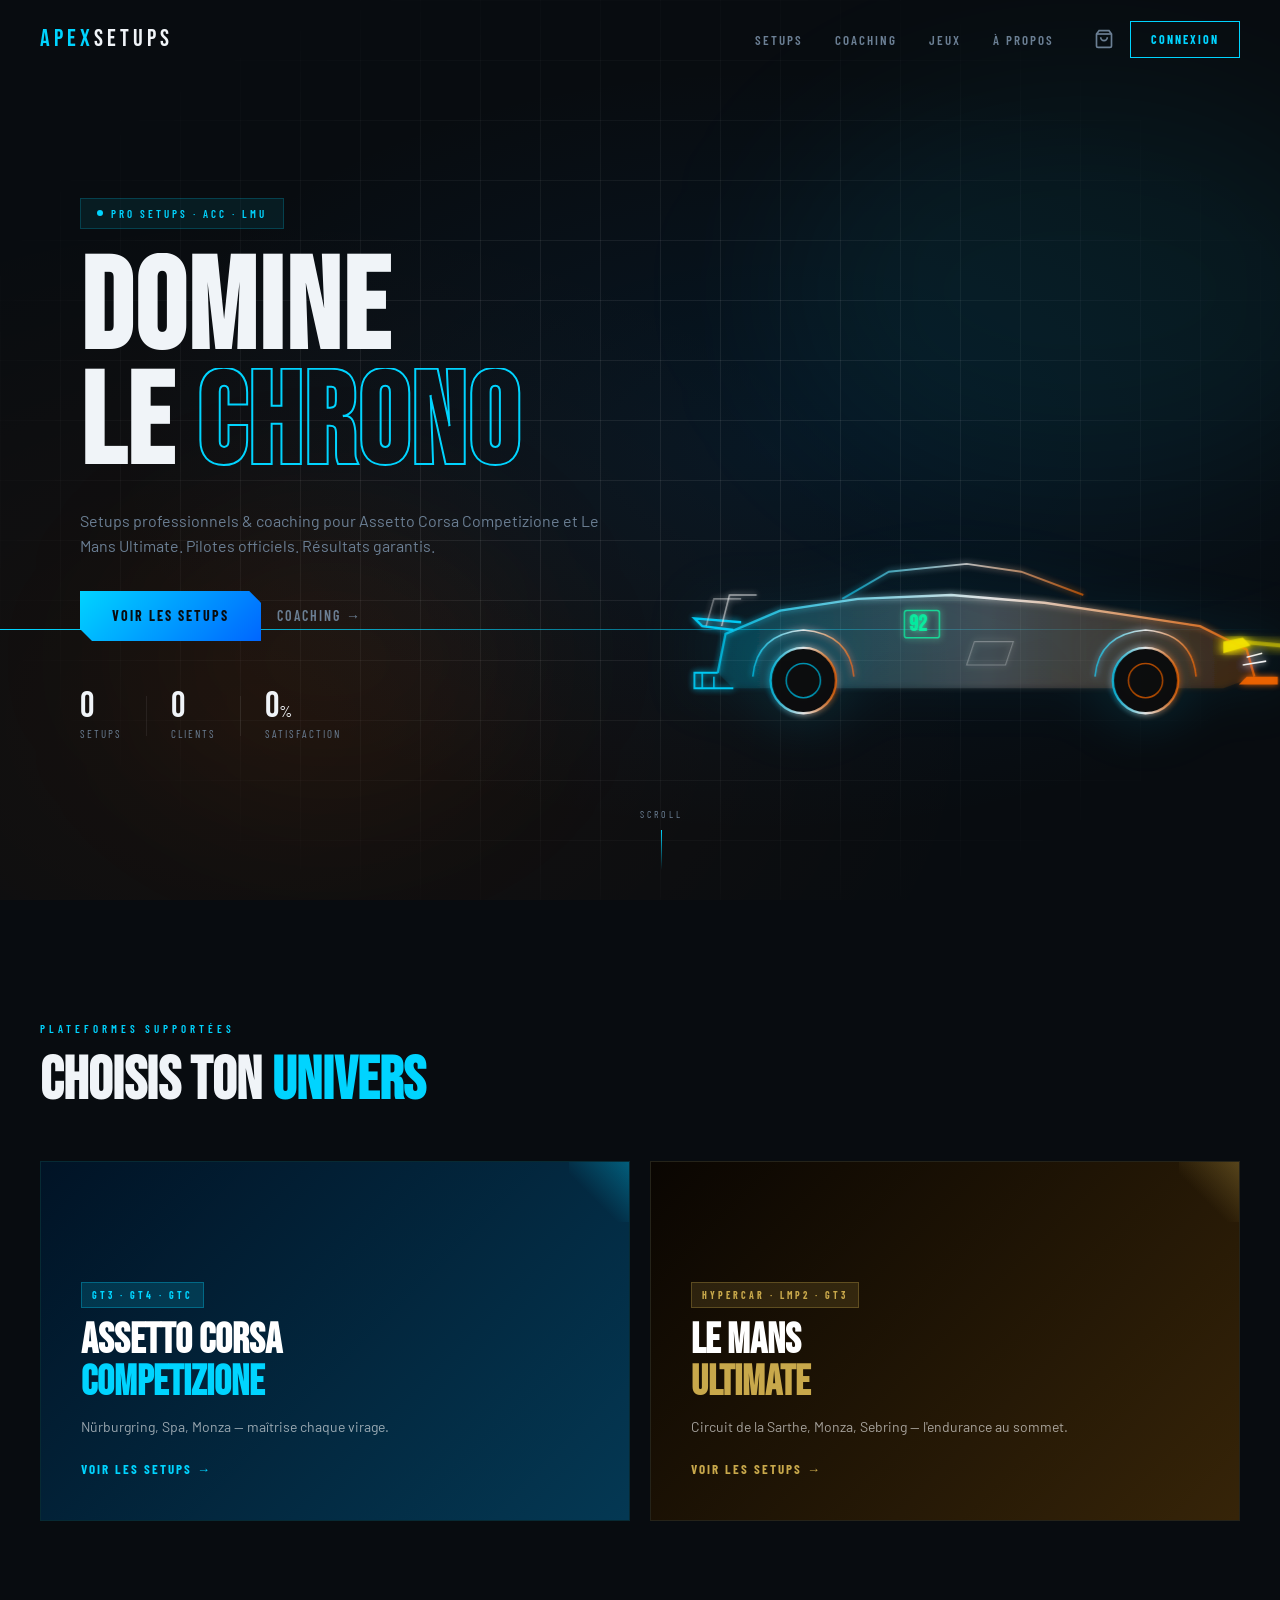
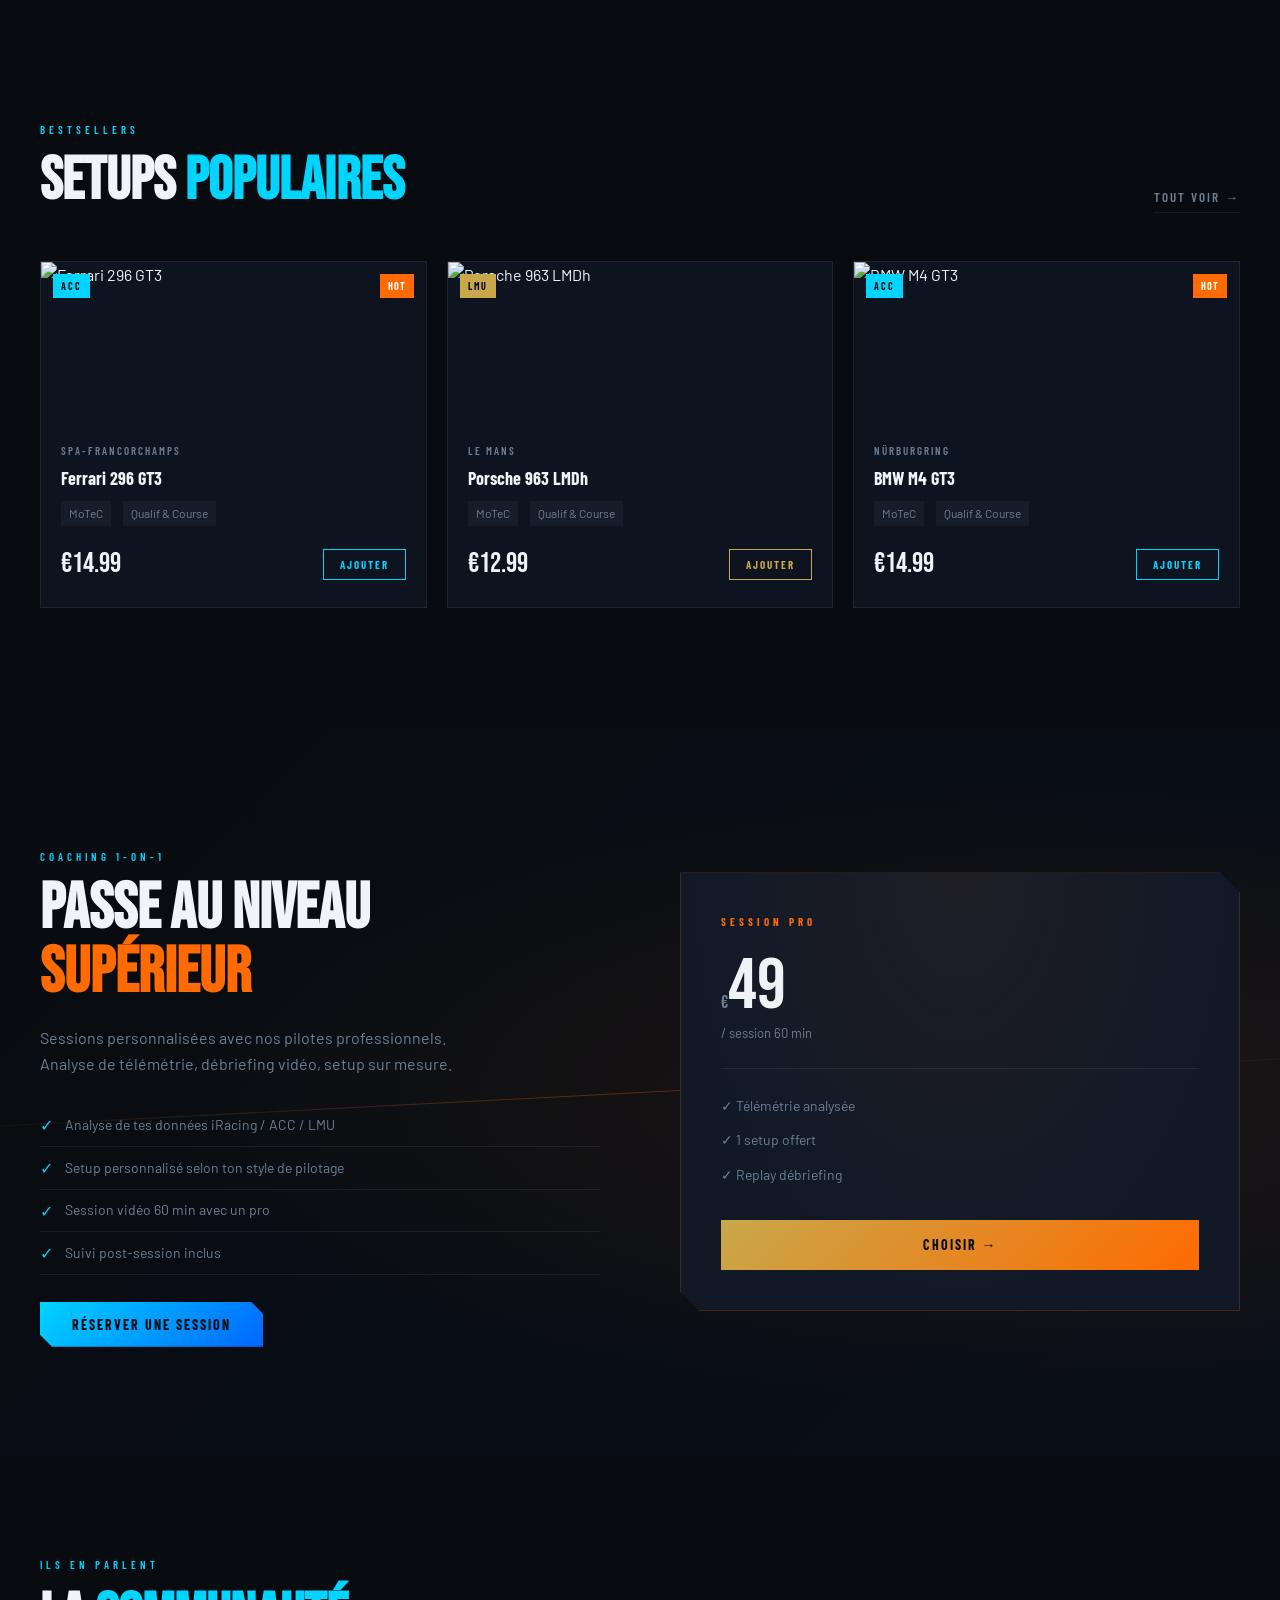
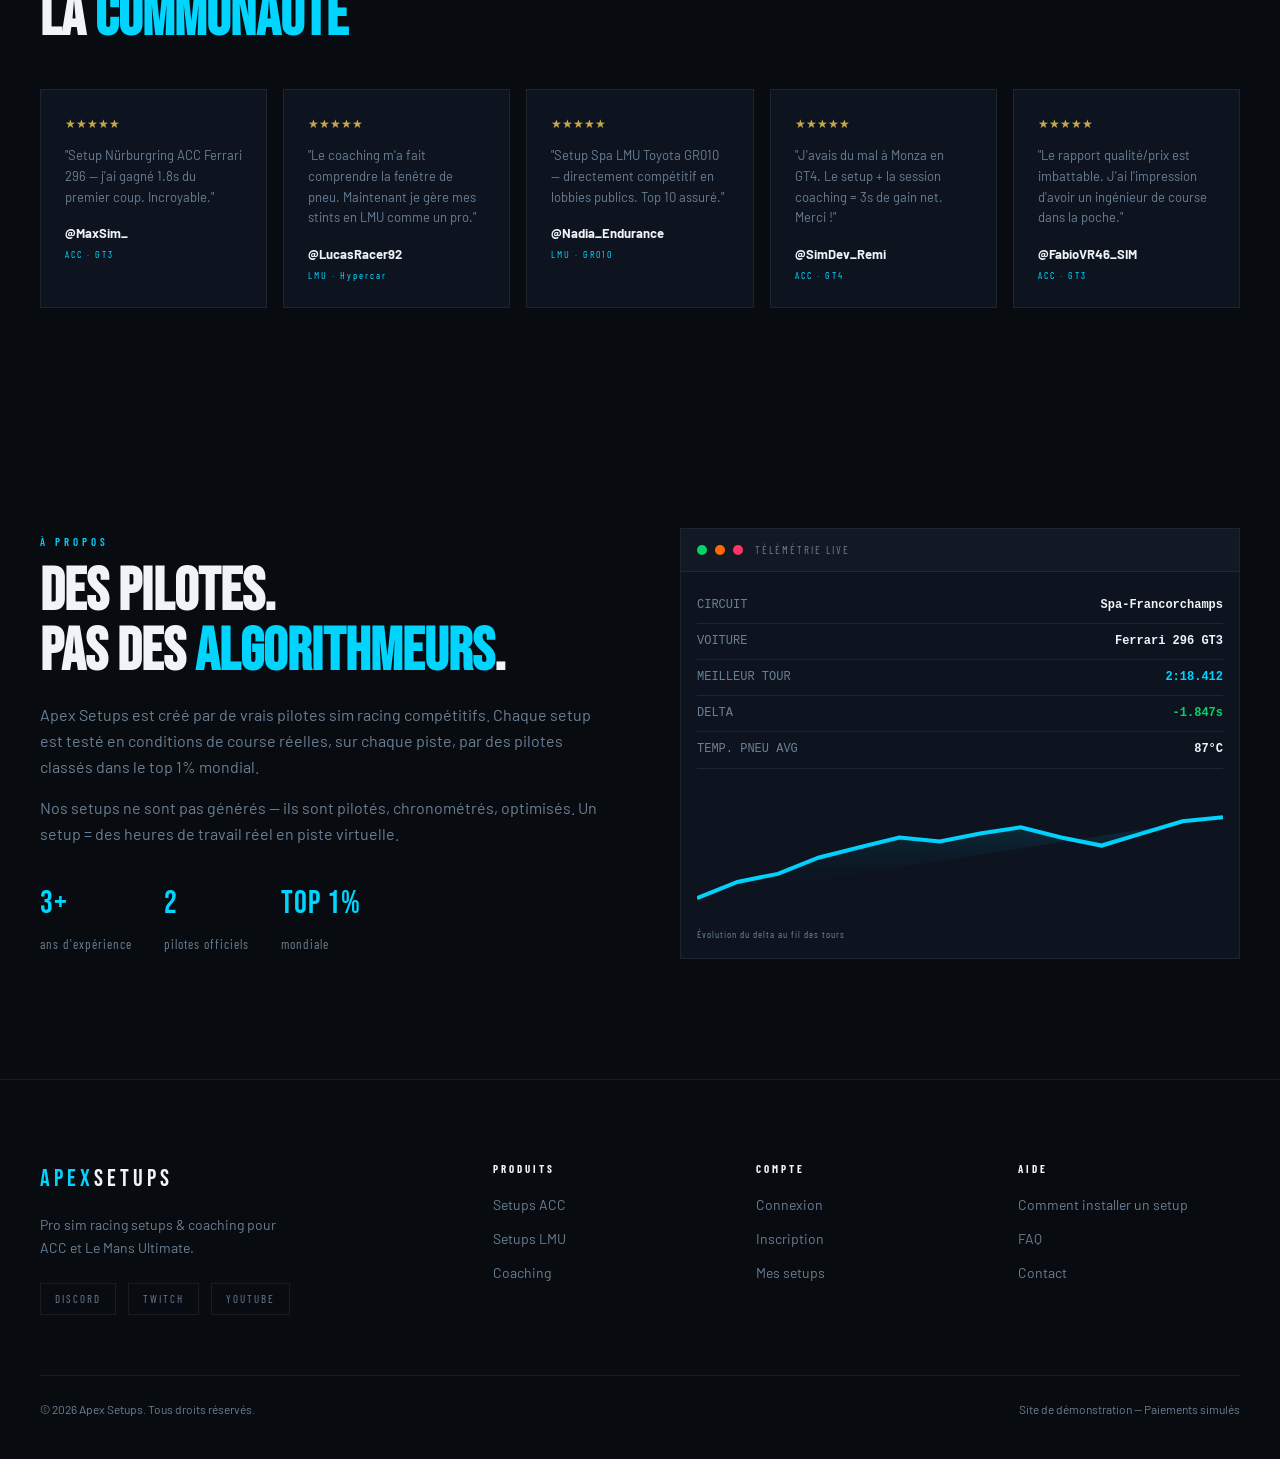
==== commit 93d6a02e: "encore" ====
--- a/index.html
+++ b/index.html
@@ -10,13 +10,11 @@
 </head>
 <body>
 
-<!-- LOADER -->
 <div id="loader">
   <div class="loader-bar"></div>
   <div class="loader-text">APEX SETUPS<span class="blink">_</span></div>
 </div>
 
-<!-- NAV -->
 <nav id="navbar">
   <div class="nav-inner">
     <a href="index.html" class="nav-logo">
@@ -29,7 +27,10 @@
       <li><a href="index.html#about">À PROPOS</a></li>
     </ul>
     <div class="nav-actions">
-      <a href="cart.html" class="cart-btn"><svg width="20" height="20" viewBox="0 0 24 24" fill="none" stroke="currentColor" stroke-width="2"><path d="M6 2L3 6v14a2 2 0 002 2h14a2 2 0 002-2V6l-3-4z"/><line x1="3" y1="6" x2="21" y2="6"/><path d="M16 10a4 4 0 01-8 0"/></svg><span class="cart-count" id="cartCount">0</span></a>
+      <a href="cart.html" class="cart-btn">
+        <svg width="20" height="20" viewBox="0 0 24 24" fill="none" stroke="currentColor" stroke-width="2"><path d="M6 2L3 6v14a2 2 0 002 2h14a2 2 0 002-2V6l-3-4z"/><line x1="3" y1="6" x2="21" y2="6"/><path d="M16 10a4 4 0 01-8 0"/></svg>
+        <span class="cart-count" id="cartCount">0</span>
+      </a>
       <a href="account.html" class="btn-login" id="navLoginBtn">CONNEXION</a>
     </div>
     <button class="nav-burger" id="navBurger">
@@ -44,7 +45,6 @@
   </div>
 </nav>
 
-<!-- HERO -->
 <section id="hero">
   <div class="hero-bg">
     <div class="hero-grid"></div>
@@ -52,7 +52,6 @@
     <div class="hero-glow glow-2"></div>
   </div>
 
-  <!-- Animated race line -->
   <div class="race-line"></div>
 
   <div class="hero-content">
@@ -78,11 +77,10 @@
     </div>
   </div>
 
-  <!-- Car silhouette (SVG) -->
   <div class="hero-car">
     <svg viewBox="0 0 900 300" xmlns="http://www.w3.org/2000/svg" class="car-svg">
       <defs>
-        <linearGradient id="carGrad" x1="0%" y1="0%" x2="100%" y2="0%">
+        <linearGradient id="lmgt3Grad" x1="0%" y1="0%" x2="100%" y2="0%">
           <stop offset="0%" style="stop-color:#00d4ff;stop-opacity:0.8"/>
           <stop offset="50%" style="stop-color:#ffffff;stop-opacity:0.9"/>
           <stop offset="100%" style="stop-color:#ff6b00;stop-opacity:0.8"/>
@@ -91,33 +89,38 @@
           <feGaussianBlur stdDeviation="4" result="coloredBlur"/>
           <feMerge><feMergeNode in="coloredBlur"/><feMergeNode in="SourceGraphic"/></feMerge>
         </filter>
+        <filter id="headlight-glow">
+          <feGaussianBlur stdDeviation="8" result="coloredBlur"/>
+          <feMerge><feMergeNode in="coloredBlur"/><feMergeNode in="SourceGraphic"/></feMerge>
+        </filter>
       </defs>
-      <!-- GT3 Car silhouette -->
-      <g filter="url(#glow)" opacity="0.85">
-        <!-- Body -->
-        <path d="M120,200 L130,160 L200,120 L280,100 L420,90 L560,95 L650,110 L720,140 L760,170 L770,200 Z" fill="url(#carGrad)" opacity="0.3"/>
-        <path d="M120,200 L130,160 L200,120 L280,100 L420,90 L560,95 L650,110 L720,140 L760,170 L770,200" fill="none" stroke="url(#carGrad)" stroke-width="2.5"/>
-        <!-- Roof -->
-        <path d="M250,100 L290,70 L430,55 L530,58 L590,80 L610,100" fill="none" stroke="url(#carGrad)" stroke-width="2" opacity="0.7"/>
-        <!-- Front splitter -->
-        <path d="M760,200 L790,200 L790,205 L760,205 Z" fill="#ff6b00" opacity="0.8"/>
-        <!-- Rear wing -->
-        <path d="M120,155 L100,155 L95,145 L125,145" fill="none" stroke="#00d4ff" stroke-width="2"/>
-        <!-- Wheels -->
-        <circle cx="230" cy="210" r="38" fill="none" stroke="url(#carGrad)" stroke-width="2.5"/>
-        <circle cx="230" cy="210" r="20" fill="none" stroke="#00d4ff" stroke-width="1.5" opacity="0.5"/>
-        <circle cx="660" cy="210" r="38" fill="none" stroke="url(#carGrad)" stroke-width="2.5"/>
-        <circle cx="660" cy="210" r="20" fill="none" stroke="#ff6b00" stroke-width="1.5" opacity="0.5"/>
-        <!-- Wheel arches -->
-        <path d="M170,200 Q175,165 230,162 Q285,165 290,200" fill="none" stroke="url(#carGrad)" stroke-width="1.5"/>
-        <path d="M600,200 Q605,165 660,162 Q715,165 720,200" fill="none" stroke="url(#carGrad)" stroke-width="1.5"/>
-        <!-- Details -->
-        <line x1="400" y1="90" x2="400" y2="200" stroke="#ffffff" stroke-width="0.5" opacity="0.2"/>
-        <path d="M310,100 L310,115 L380,110 L380,95" fill="none" stroke="#00d4ff" stroke-width="1" opacity="0.6"/>
-        <!-- Headlights -->
-        <path d="M755,155 L775,158 L775,168 L755,165 Z" fill="#00d4ff" opacity="0.9"/>
-        <!-- Ground effect line -->
-        <line x1="90" y1="220" x2="800" y2="220" stroke="url(#carGrad)" stroke-width="1" opacity="0.3"/>
+      <g filter="url(#glow)" opacity="0.95">
+        <path d="M100,190 L110,140 L180,110 L280,95 L400,90 L520,100 L620,115 L720,130 L780,160 L790,195 L750,210 L120,210 Z" fill="url(#lmgt3Grad)" opacity="0.15"/>
+        <path d="M100,190 L110,140 L180,110 L280,95 L400,90 L520,100 L620,115 L720,130 L780,160 L790,195" fill="none" stroke="url(#lmgt3Grad)" stroke-width="3"/>
+        <path d="M260,95 L320,60 L420,50 L490,60 L570,90" fill="none" stroke="url(#lmgt3Grad)" stroke-width="2.5" opacity="0.8"/>
+        <path d="M120,135 L80,130 L70,120 L130,125" fill="none" stroke="#00d4ff" stroke-width="3"/>
+        <path d="M105,130 L115,90 L150,90" fill="none" stroke="#ffffff" stroke-width="2" opacity="0.6"/> 
+        <path d="M85,130 L95,95 L130,95" fill="none" stroke="#ffffff" stroke-width="2" opacity="0.4"/> 
+        <path d="M100,190 L70,190 L70,210 L120,210" fill="none" stroke="#00d4ff" stroke-width="2.5"/>
+        <line x1="80" y1="190" x2="80" y2="210" stroke="#00d4ff" stroke-width="2"/>
+        <line x1="95" y1="195" x2="95" y2="210" stroke="#00d4ff" stroke-width="2"/>
+        <path d="M780,195 L820,195 L820,205 L770,205" fill="#ff6b00" opacity="0.9"/>
+        <path d="M780,170 L800,165" fill="none" stroke="#ffffff" stroke-width="2"/> 
+        <path d="M775,180 L805,175" fill="none" stroke="#ffffff" stroke-width="2"/> 
+        <circle cx="210" cy="200" r="42" fill="#0a0a0a" stroke="url(#lmgt3Grad)" stroke-width="3"/>
+        <circle cx="210" cy="200" r="22" fill="none" stroke="#00d4ff" stroke-width="2" opacity="0.7"/>
+        <circle cx="650" cy="200" r="42" fill="#0a0a0a" stroke="url(#lmgt3Grad)" stroke-width="3"/>
+        <circle cx="650" cy="200" r="22" fill="none" stroke="#ff6b00" stroke-width="2" opacity="0.7"/>
+        <path d="M145,195 Q150,140 210,135 Q270,140 275,195" fill="none" stroke="url(#lmgt3Grad)" stroke-width="2"/>
+        <path d="M585,195 Q590,140 650,135 Q710,140 715,195" fill="none" stroke="url(#lmgt3Grad)" stroke-width="2"/>
+        <g filter="url(#headlight-glow)">
+          <path d="M750,150 L775,145 L785,155 L750,165 Z" fill="#ffee00" opacity="0.9"/>
+          <line x1="770" y1="150" x2="880" y2="160" stroke="#ffee00" stroke-width="5" opacity="0.5"/> 
+        </g>
+        <rect x="340" y="110" width="45" height="35" rx="3" fill="none" stroke="#00ffaa" stroke-width="2" opacity="0.8"/>
+        <text x="346" y="136" font-family="Bebas Neue, sans-serif" font-weight="bold" font-size="28" fill="#00ffaa" opacity="0.9">92</text>
+        <path d="M430,150 L480,150 L470,180 L420,180 Z" fill="none" stroke="#ffffff" stroke-width="1.5" opacity="0.3"/>
+        <line x1="50" y1="210" x2="850" y2="210" stroke="url(#lmgt3Grad)" stroke-width="1.5" opacity="0.5"/>
       </g>
     </svg>
   </div>
@@ -128,13 +131,12 @@
   </div>
 </section>
 
-<!-- GAMES SECTION -->
 <section id="games" class="section-games">
   <div class="container">
     <div class="section-label">PLATEFORMES SUPPORTÉES</div>
     <h2 class="section-title">Choisis ton <span class="text-accent">univers</span></h2>
     <div class="games-grid">
-      <div class="game-card game-acc" data-href="shop.html?game=acc">
+      <div class="game-card game-acc" onclick="window.location.href='shop.html?game=acc'">
         <div class="game-bg"></div>
         <div class="game-content">
           <div class="game-tag">GT3 · GT4 · GTC</div>
@@ -144,7 +146,7 @@
         </div>
         <div class="game-corner"></div>
       </div>
-      <div class="game-card game-lmu" data-href="shop.html?game=lmu">
+      <div class="game-card game-lmu" onclick="window.location.href='shop.html?game=lmu'">
         <div class="game-bg"></div>
         <div class="game-content">
           <div class="game-tag">HYPERCAR · LMP2 · GT3</div>
@@ -158,7 +160,6 @@
   </div>
 </section>
 
-<!-- FEATURED SETUPS -->
 <section id="featured" class="section-featured">
   <div class="container">
     <div class="section-header">
@@ -168,13 +169,10 @@
       </div>
       <a href="shop.html" class="btn-ghost-sm">TOUT VOIR →</a>
     </div>
-    <div class="setups-grid" id="featuredSetups">
-      <!-- Injected by JS -->
-    </div>
-  </div>
-</section>
-
-<!-- COACHING BANNER -->
+    <div class="setups-grid" id="featuredSetups"></div>
+  </div>
+</section>
+
 <section id="coaching-banner" class="section-coaching">
   <div class="coaching-bg">
     <div class="coaching-track"></div>
@@ -209,7 +207,6 @@
   </div>
 </section>
 
-<!-- TESTIMONIALS -->
 <section class="section-testimonials">
   <div class="container">
     <div class="section-label">ILS EN PARLENT</div>
@@ -244,7 +241,6 @@
   </div>
 </section>
 
-<!-- ABOUT -->
 <section id="about" class="section-about">
   <div class="container">
     <div class="about-grid">
@@ -276,10 +272,8 @@
           </div>
           <div class="tw-graph">
             <svg viewBox="0 0 260 60" xmlns="http://www.w3.org/2000/svg">
-              <polyline points="0,50 20,42 40,38 60,30 80,25 100,20 120,22 140,18 160,15 180,20 200,24 220,18 240,12 260,10"
-                fill="none" stroke="#00d4ff" stroke-width="2"/>
-              <polyline points="0,50 20,42 40,38 60,30 80,25 100,20 120,22 140,18 160,15 180,20 200,24 220,18 240,12 260,10"
-                fill="url(#areaFill)" stroke="none" opacity="0.15"/>
+              <polyline points="0,50 20,42 40,38 60,30 80,25 100,20 120,22 140,18 160,15 180,20 200,24 220,18 240,12 260,10" fill="none" stroke="#00d4ff" stroke-width="2"/>
+              <polyline points="0,50 20,42 40,38 60,30 80,25 100,20 120,22 140,18 160,15 180,20 200,24 220,18 240,12 260,10" fill="url(#areaFill)" stroke="none" opacity="0.15"/>
               <defs>
                 <linearGradient id="areaFill" x1="0" y1="0" x2="0" y2="1">
                   <stop offset="0%" stop-color="#00d4ff"/>
@@ -295,7 +289,6 @@
   </div>
 </section>
 
-<!-- FOOTER -->
 <footer class="footer">
   <div class="container">
     <div class="footer-top">
@@ -318,8 +311,8 @@
         <div class="fl-col">
           <div class="fl-title">COMPTE</div>
           <a href="account.html">Connexion</a>
-          <a href="account.html#register">Inscription</a>
-          <a href="account.html#downloads">Mes setups</a>
+          <a href="account.html">Inscription</a>
+          <a href="account.html">Mes setups</a>
         </div>
         <div class="fl-col">
           <div class="fl-title">AIDE</div>
@@ -330,7 +323,7 @@
       </div>
     </div>
     <div class="footer-bottom">
-      <span>© 2025 Apex Setups. Tous droits réservés.</span>
+      <span>© 2026 Apex Setups. Tous droits réservés.</span>
       <span>Site de démonstration — Paiements simulés</span>
     </div>
   </div>
